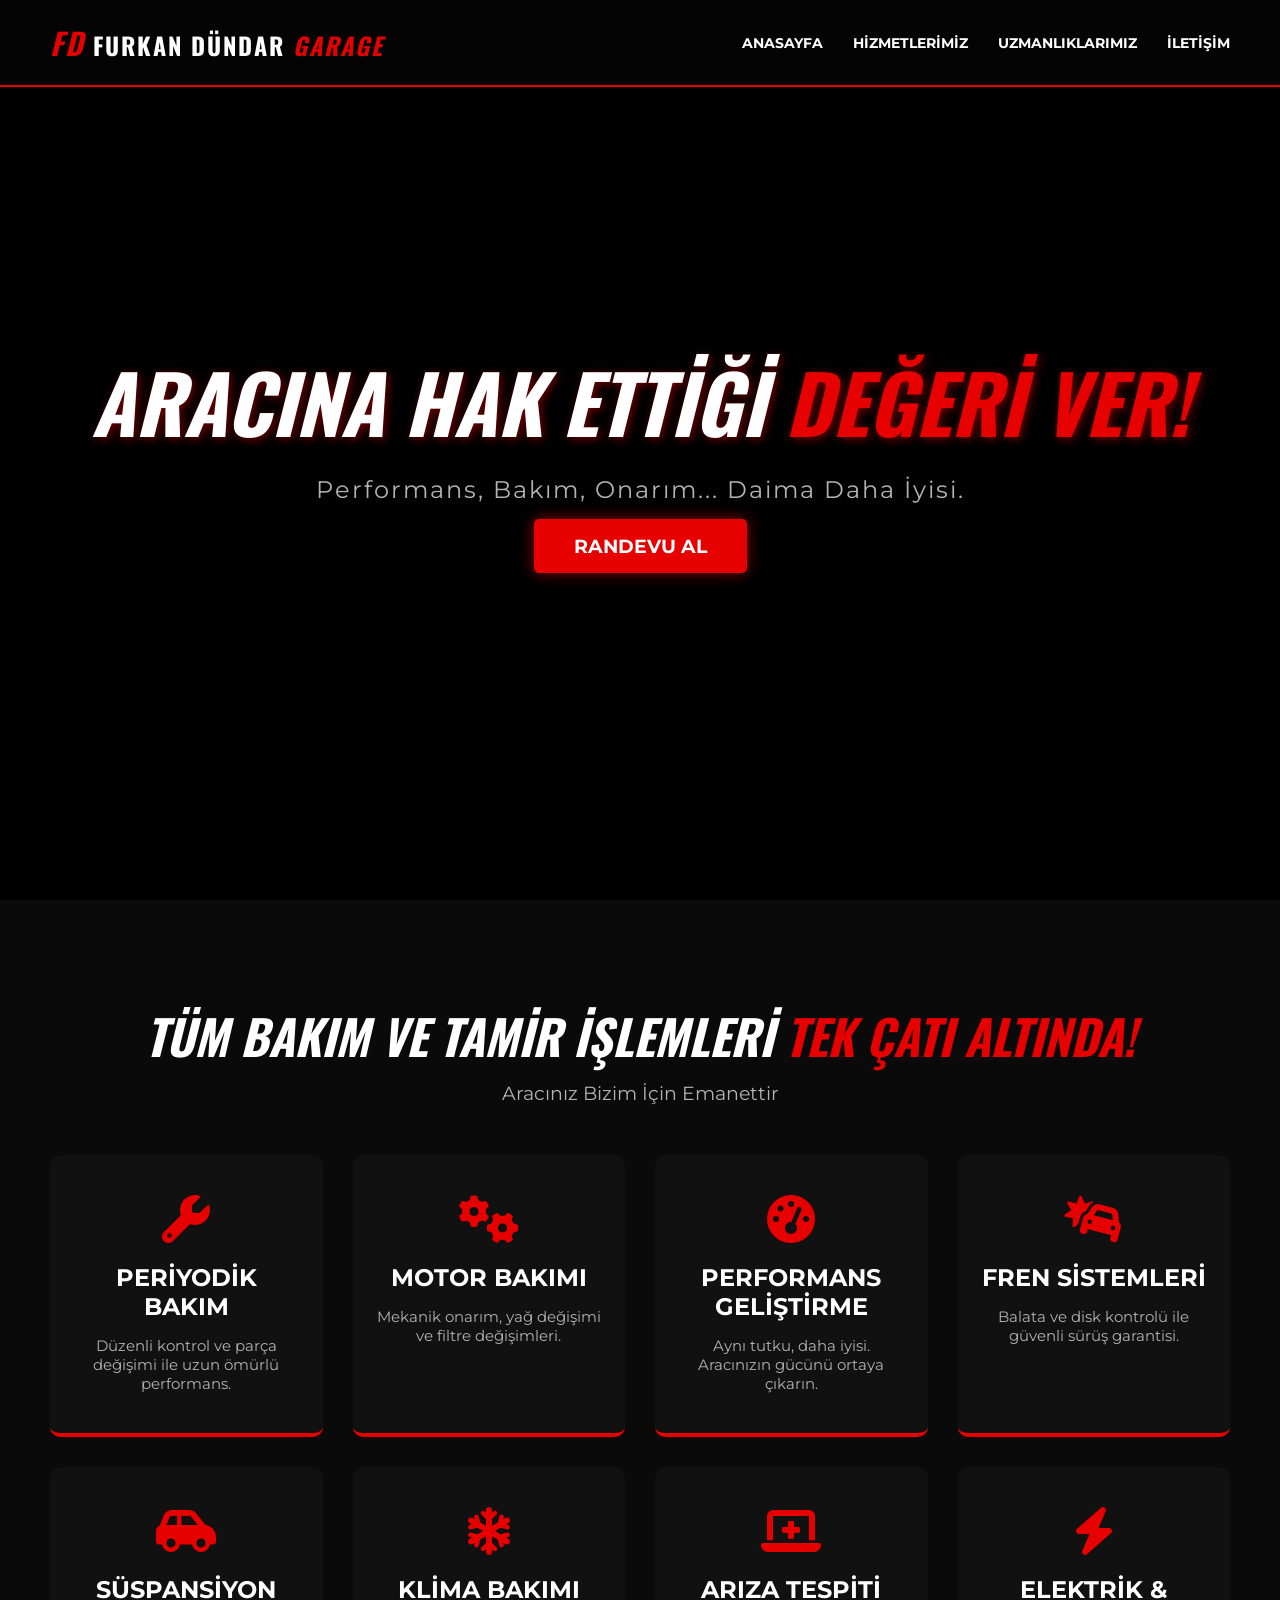
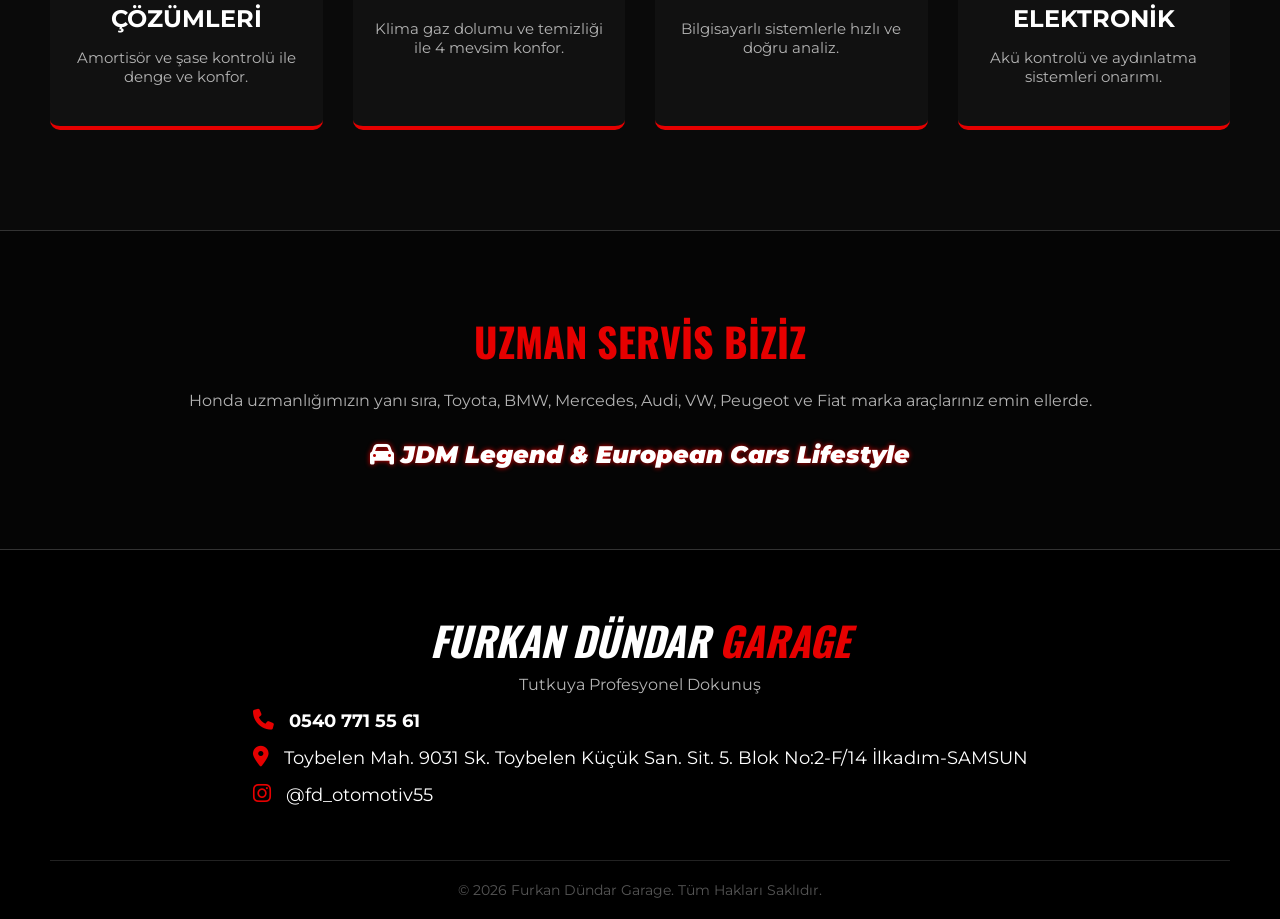
==== index.html @ ffd4e712 "Add files via upload" ====
<!DOCTYPE html>
<html lang="tr">
<head>
    <meta charset="UTF-8">
    <meta name="viewport" content="width=device-width, initial-scale=1.0">
    <title>Furkan Dündar Garage | Oto Bakım Servisi</title>
    <link rel="stylesheet" href="style.css">
    <!-- FontAwesome for Icons -->
    <link href="https://cdnjs.cloudflare.com/ajax/libs/font-awesome/6.4.0/css/all.min.css" rel="stylesheet">
    <!-- Google Fonts for Aggressive/Sporty Typography -->
    <link href="https://fonts.googleapis.com/css2?family=Montserrat:wght@400;700;900&family=Oswald:wght@500;700&display=swap" rel="stylesheet">
</head>
<body>

    <!-- Header / Navbar -->
    <header id="navbar">
        <div class="logo">
            <span class="fd">FD</span> FURKAN DÜNDAR <span class="garage">GARAGE</span>
        </div>
        <nav>
            <ul>
                <li><a href="#hero">Anasayfa</a></li>
                <li><a href="#services">Hizmetlerimiz</a></li>
                <li><a href="#brands">Uzmanlıklarımız</a></li>
                <li><a href="#contact">İletişim</a></li>
            </ul>
        </nav>
    </header>

    <!-- Hero Section -->
    <section id="hero">
        <div class="hero-overlay"></div>
        <div class="hero-content hidden-animate">
            <h1>ARACINA HAK ETTİĞİ <span class="text-red">DEĞERİ VER!</span></h1>
            <p>Performans, Bakım, Onarım... Daima Daha İyisi.</p>
            <a href="#contact" class="btn-primary">Randevu Al</a>
        </div>
    </section>

    <!-- Services Section -->
    <section id="services">
        <div class="section-header hidden-animate">
            <h2>TÜM BAKIM VE TAMİR İŞLEMLERİ <span class="text-red">TEK ÇATI ALTINDA!</span></h2>
            <p>Aracınız Bizim İçin Emanettir</p>
        </div>
        
        <div class="services-grid">
            <div class="service-card hidden-animate">
                <i class="fa-solid fa-wrench"></i>
                <h3>Periyodik Bakım</h3>
                <p>Düzenli kontrol ve parça değişimi ile uzun ömürlü performans.</p>
            </div>
            <div class="service-card hidden-animate">
                <i class="fa-solid fa-cogs"></i>
                <h3>Motor Bakımı</h3>
                <p>Mekanik onarım, yağ değişimi ve filtre değişimleri.</p>
            </div>
            <div class="service-card hidden-animate">
                <i class="fa-solid fa-tachometer-alt"></i>
                <h3>Performans Geliştirme</h3>
                <p>Aynı tutku, daha iyisi. Aracınızın gücünü ortaya çıkarın.</p>
            </div>
            <div class="service-card hidden-animate">
                <i class="fa-solid fa-car-burst"></i>
                <h3>Fren Sistemleri</h3>
                <p>Balata ve disk kontrolü ile güvenli sürüş garantisi.</p>
            </div>
            <div class="service-card hidden-animate">
                <i class="fa-solid fa-car-side"></i>
                <h3>Süspansiyon Çözümleri</h3>
                <p>Amortisör ve şase kontrolü ile denge ve konfor.</p>
            </div>
            <div class="service-card hidden-animate">
                <i class="fa-solid fa-snowflake"></i>
                <h3>Klima Bakımı</h3>
                <p>Klima gaz dolumu ve temizliği ile 4 mevsim konfor.</p>
            </div>
            <div class="service-card hidden-animate">
                <i class="fa-solid fa-laptop-medical"></i>
                <h3>Arıza Tespiti</h3>
                <p>Bilgisayarlı sistemlerle hızlı ve doğru analiz.</p>
            </div>
            <div class="service-card hidden-animate">
                <i class="fa-solid fa-bolt"></i>
                <h3>Elektrik & Elektronik</h3>
                <p>Akü kontrolü ve aydınlatma sistemleri onarımı.</p>
            </div>
        </div>
    </section>

    <!-- Expertise Section -->
    <section id="brands" class="hidden-animate">
        <h2>UZMAN SERVİS BİZİZ</h2>
        <p>Honda uzmanlığımızın yanı sıra, Toyota, BMW, Mercedes, Audi, VW, Peugeot ve Fiat marka araçlarınız emin ellerde.</p>
        <div class="brand-icons">
            <i class="fa-solid fa-car"></i> <!-- Placeholder for Brand Logos -->
            <span>JDM Legend & European Cars Lifestyle</span>
        </div>
    </section>

    <!-- Footer & Contact -->
    <footer id="contact">
        <div class="footer-content hidden-animate">
            <div class="footer-logo">
                <h2>FURKAN DÜNDAR <span class="text-red">GARAGE</span></h2>
                <p>Tutkuya Profesyonel Dokunuş</p>
            </div>
            <div class="contact-info">
                <p><i class="fa-solid fa-phone text-red"></i> <strong>0540 771 55 61</strong></p>
                <p><i class="fa-solid fa-location-dot text-red"></i> Toybelen Mah. 9031 Sk. Toybelen Küçük San. Sit. 5. Blok No:2-F/14 İlkadım-SAMSUN</p>
                <p><i class="fa-brands fa-instagram text-red"></i> @fd_otomotiv55</p>
            </div>
        </div>
        <div class="footer-bottom">
            <p>&copy; 2026 Furkan Dündar Garage. Tüm Hakları Saklıdır.</p>
        </div>
    </footer>

    <script src="script.js"></script>
</body>
</html>
---- style.css ----
/* Genel Ayarlar */
* {
    margin: 0;
    padding: 0;
    box-sizing: border-box;
}

:root {
    --red: #e60000;
    --dark: #0a0a0a;
    --darker: #050505;
    --light: #ffffff;
    --gray: #b3b3b3;
}

body {
    font-family: 'Montserrat', sans-serif;
    background-color: var(--darker);
    color: var(--light);
    overflow-x: hidden;
}

.text-red {
    color: var(--red);
}

/* Scrollbar Tasarımı */
::-webkit-scrollbar { width: 10px; }
::-webkit-scrollbar-track { background: var(--darker); }
::-webkit-scrollbar-thumb { background: var(--red); }

/* Header / Navbar */
header {
    position: fixed;
    top: 0;
    width: 100%;
    background: rgba(5, 5, 5, 0.9);
    padding: 20px 50px;
    display: flex;
    justify-content: space-between;
    align-items: center;
    z-index: 1000;
    border-bottom: 2px solid var(--red);
    backdrop-filter: blur(5px);
}

.logo {
    font-family: 'Oswald', sans-serif;
    font-size: 24px;
    font-weight: 700;
    letter-spacing: 2px;
}

.logo .fd {
    color: var(--red);
    font-size: 30px;
    font-style: italic;
}

.logo .garage {
    color: var(--red);
    font-style: italic;
}

nav ul {
    list-style: none;
    display: flex;
    gap: 30px;
}

nav ul li a {
    color: var(--light);
    text-decoration: none;
    font-weight: 700;
    text-transform: uppercase;
    font-size: 14px;
    transition: 0.3s;
}

nav ul li a:hover {
    color: var(--red);
    text-shadow: 0 0 10px var(--red);
}

/* Hero Section */
#hero {
    height: 100vh;
    display: flex;
    align-items: center;
    justify-content: center;
    text-align: center;
    position: relative;
    /* İstersen buraya dükkanın veya S2000'in fotoğrafının linkini koyabilirsin */
    background: linear-gradient(rgba(0,0,0,0.7), rgba(0,0,0,0.9)), url('https://images.unsplash.com/photo-1603584173870-7f23fdae1b7a?ixlib=rb-1.2.1&auto=format&fit=crop&w=1920&q=80') center/cover;
}

.hero-content h1 {
    font-family: 'Oswald', sans-serif;
    font-size: 5rem;
    font-style: italic;
    text-transform: uppercase;
    margin-bottom: 15px;
    text-shadow: 2px 2px 10px rgba(230, 0, 0, 0.5);
}

.hero-content p {
    font-size: 1.5rem;
    color: var(--gray);
    margin-bottom: 30px;
    letter-spacing: 2px;
}

.btn-primary {
    background-color: var(--red);
    color: var(--light);
    padding: 15px 40px;
    text-decoration: none;
    font-size: 1.2rem;
    font-weight: bold;
    text-transform: uppercase;
    border-radius: 5px;
    transition: 0.3s;
    box-shadow: 0 0 15px rgba(230, 0, 0, 0.6);
}

.btn-primary:hover {
    background-color: #ff1a1a;
    box-shadow: 0 0 30px rgba(230, 0, 0, 1);
    transform: scale(1.05);
}

/* Services Section */
#services {
    padding: 100px 50px;
    background-color: var(--dark);
    text-align: center;
}

.section-header h2 {
    font-family: 'Oswald', sans-serif;
    font-size: 3rem;
    font-style: italic;
    margin-bottom: 10px;
}

.section-header p {
    color: var(--gray);
    font-size: 1.2rem;
    margin-bottom: 50px;
}

.services-grid {
    display: grid;
    grid-template-columns: repeat(auto-fit, minmax(250px, 1fr));
    gap: 30px;
}

.service-card {
    background: #111;
    padding: 40px 20px;
    border-radius: 10px;
    border-bottom: 4px solid var(--red);
    transition: 0.4s;
    cursor: pointer;
}

.service-card i {
    font-size: 3rem;
    color: var(--red);
    margin-bottom: 20px;
}

.service-card h3 {
    font-size: 1.5rem;
    margin-bottom: 15px;
    text-transform: uppercase;
}

.service-card p {
    color: var(--gray);
    font-size: 0.95rem;
}

.service-card:hover {
    transform: translateY(-10px);
    box-shadow: 0 10px 30px rgba(230, 0, 0, 0.2);
    background: #1a1a1a;
}

/* Brands Section */
#brands {
    padding: 80px 50px;
    text-align: center;
    background: var(--darker);
    border-top: 1px solid #333;
    border-bottom: 1px solid #333;
}

#brands h2 {
    font-family: 'Oswald', sans-serif;
    font-size: 2.5rem;
    color: var(--red);
    margin-bottom: 20px;
}

#brands p {
    color: var(--gray);
    margin-bottom: 30px;
}

.brand-icons {
    font-size: 1.5rem;
    color: var(--light);
    font-weight: 900;
    font-style: italic;
    text-shadow: 0 0 5px var(--red);
}

/* Footer */
footer {
    background: #000;
    padding: 60px 50px 20px;
    text-align: center;
}

.footer-content {
    display: flex;
    flex-wrap: wrap;
    justify-content: space-around;
    align-items: center;
    margin-bottom: 40px;
}

.footer-logo h2 {
    font-family: 'Oswald', sans-serif;
    font-size: 2.5rem;
    font-style: italic;
}

.footer-logo p {
    color: var(--gray);
    margin-top: 5px;
}

.contact-info {
    text-align: left;
}

.contact-info p {
    margin: 15px 0;
    font-size: 1.1rem;
}

.contact-info i {
    margin-right: 10px;
    font-size: 1.3rem;
}

.footer-bottom {
    color: #555;
    border-top: 1px solid #222;
    padding-top: 20px;
    font-size: 0.9rem;
}

/* Animations */
.hidden-animate {
    opacity: 0;
    transform: translateY(50px);
    transition: all 0.8s ease-out;
}

.show-animate {
    opacity: 1;
    transform: translateY(0);
}
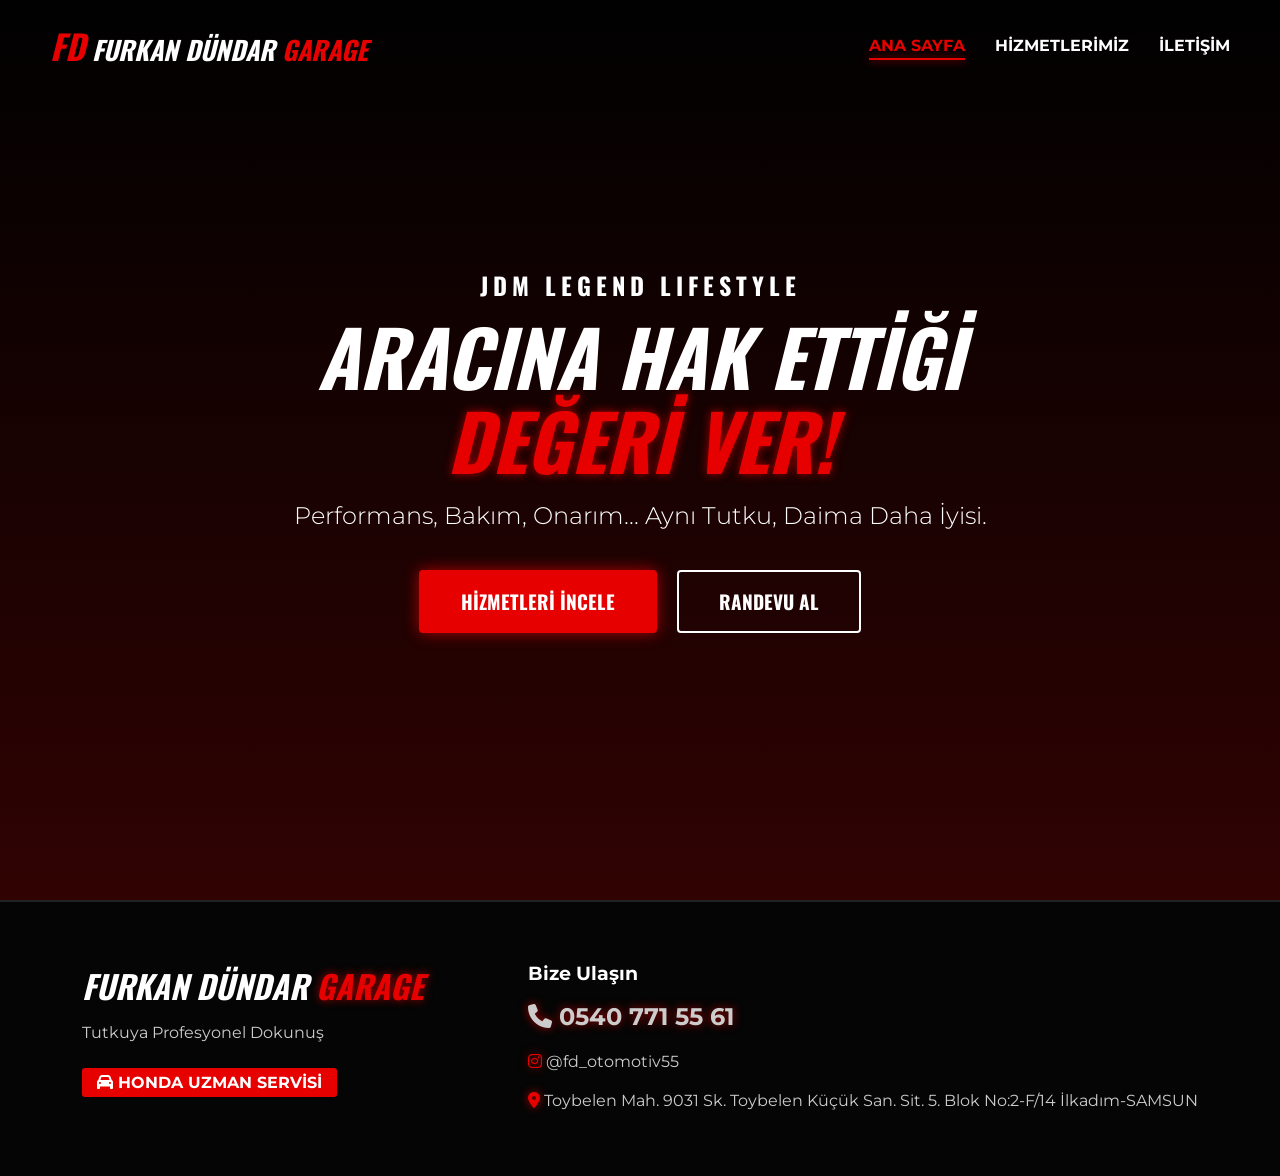
==== commit c7cdbe04: "Add files via upload" ====
--- a/index.html
+++ b/index.html
@@ -3,116 +3,66 @@
 <head>
     <meta charset="UTF-8">
     <meta name="viewport" content="width=device-width, initial-scale=1.0">
-    <title>Furkan Dündar Garage | Oto Bakım Servisi</title>
+    <title>Furkan Dündar Garage | Ana Sayfa</title>
     <link rel="stylesheet" href="style.css">
-    <!-- FontAwesome for Icons -->
     <link href="https://cdnjs.cloudflare.com/ajax/libs/font-awesome/6.4.0/css/all.min.css" rel="stylesheet">
-    <!-- Google Fonts for Aggressive/Sporty Typography -->
-    <link href="https://fonts.googleapis.com/css2?family=Montserrat:wght@400;700;900&family=Oswald:wght@500;700&display=swap" rel="stylesheet">
+    <link href="https://fonts.googleapis.com/css2?family=Montserrat:wght@400;700;900&family=Oswald:ital,wght@0,500;0,700;1,700&display=swap" rel="stylesheet">
 </head>
 <body>
 
-    <!-- Header / Navbar -->
+    <!-- Yükleme Ekranı Animasyonu -->
+    <div id="loader">
+        <h1 class="glitch" data-text="FD GARAGE">FD GARAGE</h1>
+    </div>
+
     <header id="navbar">
         <div class="logo">
             <span class="fd">FD</span> FURKAN DÜNDAR <span class="garage">GARAGE</span>
         </div>
         <nav>
             <ul>
-                <li><a href="#hero">Anasayfa</a></li>
-                <li><a href="#services">Hizmetlerimiz</a></li>
-                <li><a href="#brands">Uzmanlıklarımız</a></li>
-                <li><a href="#contact">İletişim</a></li>
+                <li><a href="index.html" class="active">Ana Sayfa</a></li>
+                <li><a href="hizmetler.html">Hizmetlerimiz</a></li>
+                <li><a href="#iletisim">İletişim</a></li>
             </ul>
         </nav>
     </header>
 
-    <!-- Hero Section -->
-    <section id="hero">
-        <div class="hero-overlay"></div>
-        <div class="hero-content hidden-animate">
-            <h1>ARACINA HAK ETTİĞİ <span class="text-red">DEĞERİ VER!</span></h1>
-            <p>Performans, Bakım, Onarım... Daima Daha İyisi.</p>
-            <a href="#contact" class="btn-primary">Randevu Al</a>
-        </div>
-    </section>
-
-    <!-- Services Section -->
-    <section id="services">
-        <div class="section-header hidden-animate">
-            <h2>TÜM BAKIM VE TAMİR İŞLEMLERİ <span class="text-red">TEK ÇATI ALTINDA!</span></h2>
-            <p>Aracınız Bizim İçin Emanettir</p>
-        </div>
+    <!-- Tam Ekran Video Hero Alanı -->
+    <section id="hero-video">
+        <video autoplay muted loop playsinline id="bg-video">
+            <!-- Temsili bir araba/motor videosu linki (Buraya kendi dükkan videonu koyabilirsin) -->
+            <source src="https://cdn.pixabay.com/video/2021/08/04/83870-584711677_large.mp4" type="video/mp4">
+        </video>
+        <div class="video-overlay"></div>
         
-        <div class="services-grid">
-            <div class="service-card hidden-animate">
-                <i class="fa-solid fa-wrench"></i>
-                <h3>Periyodik Bakım</h3>
-                <p>Düzenli kontrol ve parça değişimi ile uzun ömürlü performans.</p>
-            </div>
-            <div class="service-card hidden-animate">
-                <i class="fa-solid fa-cogs"></i>
-                <h3>Motor Bakımı</h3>
-                <p>Mekanik onarım, yağ değişimi ve filtre değişimleri.</p>
-            </div>
-            <div class="service-card hidden-animate">
-                <i class="fa-solid fa-tachometer-alt"></i>
-                <h3>Performans Geliştirme</h3>
-                <p>Aynı tutku, daha iyisi. Aracınızın gücünü ortaya çıkarın.</p>
-            </div>
-            <div class="service-card hidden-animate">
-                <i class="fa-solid fa-car-burst"></i>
-                <h3>Fren Sistemleri</h3>
-                <p>Balata ve disk kontrolü ile güvenli sürüş garantisi.</p>
-            </div>
-            <div class="service-card hidden-animate">
-                <i class="fa-solid fa-car-side"></i>
-                <h3>Süspansiyon Çözümleri</h3>
-                <p>Amortisör ve şase kontrolü ile denge ve konfor.</p>
-            </div>
-            <div class="service-card hidden-animate">
-                <i class="fa-solid fa-snowflake"></i>
-                <h3>Klima Bakımı</h3>
-                <p>Klima gaz dolumu ve temizliği ile 4 mevsim konfor.</p>
-            </div>
-            <div class="service-card hidden-animate">
-                <i class="fa-solid fa-laptop-medical"></i>
-                <h3>Arıza Tespiti</h3>
-                <p>Bilgisayarlı sistemlerle hızlı ve doğru analiz.</p>
-            </div>
-            <div class="service-card hidden-animate">
-                <i class="fa-solid fa-bolt"></i>
-                <h3>Elektrik & Elektronik</h3>
-                <p>Akü kontrolü ve aydınlatma sistemleri onarımı.</p>
+        <div class="hero-content fade-in-up">
+            <h2 class="sub-title">JDM LEGEND LIFESTYLE</h2>
+            <h1 class="main-title">ARACINA HAK ETTİĞİ <br><span class="text-red">DEĞERİ VER!</span></h1>
+            <p class="hero-desc">Performans, Bakım, Onarım... Aynı Tutku, Daima Daha İyisi.</p>
+            <div class="action-buttons">
+                <a href="hizmetler.html" class="btn-primary">Hizmetleri İncele</a>
+                <a href="#iletisim" class="btn-outline">Randevu Al</a>
             </div>
         </div>
     </section>
 
-    <!-- Expertise Section -->
-    <section id="brands" class="hidden-animate">
-        <h2>UZMAN SERVİS BİZİZ</h2>
-        <p>Honda uzmanlığımızın yanı sıra, Toyota, BMW, Mercedes, Audi, VW, Peugeot ve Fiat marka araçlarınız emin ellerde.</p>
-        <div class="brand-icons">
-            <i class="fa-solid fa-car"></i> <!-- Placeholder for Brand Logos -->
-            <span>JDM Legend & European Cars Lifestyle</span>
-        </div>
-    </section>
-
-    <!-- Footer & Contact -->
-    <footer id="contact">
-        <div class="footer-content hidden-animate">
-            <div class="footer-logo">
+    <!-- İletişim Footer (Sayfa Altı) -->
+    <footer id="iletisim" class="scroll-anim">
+        <div class="footer-content">
+            <div class="footer-box">
                 <h2>FURKAN DÜNDAR <span class="text-red">GARAGE</span></h2>
                 <p>Tutkuya Profesyonel Dokunuş</p>
+                <div class="brands-mini">
+                    <i class="fa-solid fa-car"></i> HONDA UZMAN SERVİSİ
+                </div>
             </div>
-            <div class="contact-info">
-                <p><i class="fa-solid fa-phone text-red"></i> <strong>0540 771 55 61</strong></p>
+            <div class="footer-box">
+                <h3>Bize Ulaşın</h3>
+                <p class="neon-text"><i class="fa-solid fa-phone"></i> 0540 771 55 61</p>
+                <p><i class="fa-brands fa-instagram text-red"></i> @fd_otomotiv55</p>
                 <p><i class="fa-solid fa-location-dot text-red"></i> Toybelen Mah. 9031 Sk. Toybelen Küçük San. Sit. 5. Blok No:2-F/14 İlkadım-SAMSUN</p>
-                <p><i class="fa-brands fa-instagram text-red"></i> @fd_otomotiv55</p>
             </div>
-        </div>
-        <div class="footer-bottom">
-            <p>&copy; 2026 Furkan Dündar Garage. Tüm Hakları Saklıdır.</p>
         </div>
     </footer>
 
--- a/style.css
+++ b/style.css
@@ -1,16 +1,12 @@
-/* Genel Ayarlar */
-* {
-    margin: 0;
-    padding: 0;
-    box-sizing: border-box;
-}
-
+/* Temel Ayarlar ve Değişkenler */
+* { margin: 0; padding: 0; box-sizing: border-box; }
 :root {
     --red: #e60000;
+    --red-glow: rgba(230, 0, 0, 0.7);
     --dark: #0a0a0a;
-    --darker: #050505;
+    --darker: #030303;
     --light: #ffffff;
-    --gray: #b3b3b3;
+    --gray: #cccccc;
 }
 
 body {
@@ -19,258 +15,155 @@
     color: var(--light);
     overflow-x: hidden;
 }
+.page-bg { background-image: radial-gradient(circle at center, #111 0%, #000 100%); }
+.text-red { color: var(--red); text-shadow: 0 0 10px var(--red-glow); }
 
-.text-red {
-    color: var(--red);
+/* Loader Ekranı */
+#loader {
+    position: fixed;
+    top:0; left:0; width: 100%; height: 100%;
+    background: #000;
+    display: flex; justify-content: center; align-items: center;
+    z-index: 9999;
+    transition: opacity 0.5s ease;
+}
+.glitch {
+    font-family: 'Oswald', sans-serif;
+    font-size: 4rem;
+    font-style: italic;
+    color: white;
+    position: relative;
+    animation: glitch 1.5s infinite;
+}
+@keyframes glitch {
+    0% { text-shadow: 2px 0 var(--red), -2px 0 #fff; }
+    50% { text-shadow: -2px 0 var(--red), 2px 0 #fff; }
+    100% { text-shadow: 2px 0 var(--red), -2px 0 #fff; }
 }
 
-/* Scrollbar Tasarımı */
-::-webkit-scrollbar { width: 10px; }
-::-webkit-scrollbar-track { background: var(--darker); }
-::-webkit-scrollbar-thumb { background: var(--red); }
-
-/* Header / Navbar */
+/* Navbar */
 header {
-    position: fixed;
-    top: 0;
-    width: 100%;
-    background: rgba(5, 5, 5, 0.9);
+    position: fixed; top: 0; width: 100%;
     padding: 20px 50px;
-    display: flex;
-    justify-content: space-between;
-    align-items: center;
+    display: flex; justify-content: space-between; align-items: center;
     z-index: 1000;
+    transition: 0.4s;
+    background: transparent;
+}
+header.solid-nav, header.scrolled {
+    background: rgba(0,0,0,0.95);
     border-bottom: 2px solid var(--red);
-    backdrop-filter: blur(5px);
+    box-shadow: 0 5px 20px var(--red-glow);
 }
-
 .logo {
     font-family: 'Oswald', sans-serif;
-    font-size: 24px;
-    font-weight: 700;
-    letter-spacing: 2px;
+    font-size: 26px; font-weight: 700; font-style: italic;
 }
+.logo .fd { font-size: 34px; color: var(--red); }
+.logo .garage { color: var(--red); }
 
-.logo .fd {
-    color: var(--red);
-    font-size: 30px;
-    font-style: italic;
+nav ul { list-style: none; display: flex; gap: 30px; }
+nav ul li a {
+    color: var(--light); text-decoration: none;
+    font-weight: 700; text-transform: uppercase;
+    position: relative; transition: 0.3s;
 }
-
-.logo .garage {
-    color: var(--red);
-    font-style: italic;
-}
-
-nav ul {
-    list-style: none;
-    display: flex;
-    gap: 30px;
-}
-
-nav ul li a {
-    color: var(--light);
-    text-decoration: none;
-    font-weight: 700;
-    text-transform: uppercase;
-    font-size: 14px;
+nav ul li a:hover, nav ul li a.active { color: var(--red); }
+nav ul li a::after {
+    content: ''; position: absolute; left: 0; bottom: -5px;
+    width: 0%; height: 2px; background: var(--red);
     transition: 0.3s;
 }
+nav ul li a:hover::after, nav ul li a.active::after { width: 100%; box-shadow: 0 0 10px var(--red); }
 
-nav ul li a:hover {
-    color: var(--red);
-    text-shadow: 0 0 10px var(--red);
+/* Hero Video Alanı */
+#hero-video {
+    position: relative; height: 100vh; width: 100%;
+    display: flex; align-items: center; justify-content: center;
+    text-align: center; overflow: hidden;
 }
+#bg-video {
+    position: absolute; top: 50%; left: 50%;
+    min-width: 100%; min-height: 100%;
+    transform: translate(-50%, -50%);
+    z-index: 0; object-fit: cover;
+}
+.video-overlay {
+    position: absolute; top: 0; left: 0;
+    width: 100%; height: 100%;
+    background: linear-gradient(to bottom, rgba(0,0,0,0.8) 0%, rgba(230,0,0,0.2) 100%);
+    z-index: 1;
+}
+.hero-content {
+    position: relative; z-index: 2;
+}
+.sub-title { font-family: 'Oswald', sans-serif; font-size: 1.5rem; letter-spacing: 5px; color: #fff; margin-bottom: 10px; }
+.main-title { font-family: 'Oswald', sans-serif; font-size: 6vw; font-style: italic; line-height: 1.1; margin-bottom: 20px; }
+.hero-desc { font-size: 1.5rem; font-weight: 300; margin-bottom: 40px; }
 
-/* Hero Section */
-#hero {
-    height: 100vh;
-    display: flex;
-    align-items: center;
-    justify-content: center;
-    text-align: center;
-    position: relative;
-    /* İstersen buraya dükkanın veya S2000'in fotoğrafının linkini koyabilirsin */
-    background: linear-gradient(rgba(0,0,0,0.7), rgba(0,0,0,0.9)), url('https://images.unsplash.com/photo-1603584173870-7f23fdae1b7a?ixlib=rb-1.2.1&auto=format&fit=crop&w=1920&q=80') center/cover;
+/* Butonlar */
+.action-buttons { display: flex; gap: 20px; justify-content: center; }
+.btn-primary, .btn-outline {
+    padding: 15px 40px; font-size: 1.2rem; font-weight: bold;
+    text-transform: uppercase; text-decoration: none; border-radius: 4px;
+    transition: 0.3s; font-family: 'Oswald', sans-serif;
 }
+.btn-primary {
+    background: var(--red); color: white;
+    box-shadow: 0 0 15px var(--red-glow); border: 2px solid var(--red);
+}
+.btn-primary:hover { background: transparent; transform: scale(1.05); }
+.btn-outline {
+    background: transparent; color: white; border: 2px solid white;
+}
+.btn-outline:hover { background: white; color: black; transform: scale(1.05); }
 
-.hero-content h1 {
-    font-family: 'Oswald', sans-serif;
-    font-size: 5rem;
-    font-style: italic;
-    text-transform: uppercase;
-    margin-bottom: 15px;
-    text-shadow: 2px 2px 10px rgba(230, 0, 0, 0.5);
+/* Hizmetler Sayfası Grid Yapısı */
+#services-page { padding: 150px 50px 100px; text-align: center; }
+.services-header h1 { font-family: 'Oswald', sans-serif; font-size: 3rem; font-style: italic; }
+.services-header h2 { font-size: 2rem; margin-bottom: 15px; }
+.services-header p { color: var(--gray); margin-bottom: 50px; font-size: 1.2rem; }
+
+.detailed-grid {
+    display: grid; grid-template-columns: repeat(auto-fit, minmax(300px, 1fr));
+    gap: 40px; max-width: 1200px; margin: 0 auto;
 }
+.detail-card {
+    background: rgba(20, 20, 20, 0.8);
+    border: 1px solid #333; border-top: 4px solid var(--red);
+    padding: 40px 30px; text-align: left; border-radius: 10px;
+    transition: transform 0.4s, box-shadow 0.4s;
+    backdrop-filter: blur(10px);
+}
+.detail-card:hover {
+    transform: translateY(-15px) scale(1.02);
+    box-shadow: 0 15px 30px var(--red-glow);
+    border-color: var(--red);
+}
+.card-icon {
+    font-size: 3rem; color: var(--red); margin-bottom: 20px;
+    text-shadow: 0 0 15px var(--red-glow);
+}
+.detail-card h3 {
+    font-family: 'Oswald', sans-serif; font-size: 1.8rem;
+    margin-bottom: 20px; letter-spacing: 1px;
+}
+.detail-card ul { list-style: none; }
+.detail-card ul li { margin-bottom: 12px; font-size: 1rem; display: flex; align-items: center; gap: 10px; }
 
-.hero-content p {
-    font-size: 1.5rem;
-    color: var(--gray);
-    margin-bottom: 30px;
-    letter-spacing: 2px;
-}
-
-.btn-primary {
-    background-color: var(--red);
-    color: var(--light);
-    padding: 15px 40px;
-    text-decoration: none;
-    font-size: 1.2rem;
-    font-weight: bold;
-    text-transform: uppercase;
-    border-radius: 5px;
-    transition: 0.3s;
-    box-shadow: 0 0 15px rgba(230, 0, 0, 0.6);
-}
-
-.btn-primary:hover {
-    background-color: #ff1a1a;
-    box-shadow: 0 0 30px rgba(230, 0, 0, 1);
-    transform: scale(1.05);
-}
-
-/* Services Section */
-#services {
-    padding: 100px 50px;
-    background-color: var(--dark);
-    text-align: center;
-}
-
-.section-header h2 {
-    font-family: 'Oswald', sans-serif;
-    font-size: 3rem;
-    font-style: italic;
-    margin-bottom: 10px;
-}
-
-.section-header p {
-    color: var(--gray);
-    font-size: 1.2rem;
-    margin-bottom: 50px;
-}
-
-.services-grid {
-    display: grid;
-    grid-template-columns: repeat(auto-fit, minmax(250px, 1fr));
-    gap: 30px;
-}
-
-.service-card {
-    background: #111;
-    padding: 40px 20px;
-    border-radius: 10px;
-    border-bottom: 4px solid var(--red);
-    transition: 0.4s;
-    cursor: pointer;
-}
-
-.service-card i {
-    font-size: 3rem;
-    color: var(--red);
-    margin-bottom: 20px;
-}
-
-.service-card h3 {
-    font-size: 1.5rem;
-    margin-bottom: 15px;
-    text-transform: uppercase;
-}
-
-.service-card p {
-    color: var(--gray);
-    font-size: 0.95rem;
-}
-
-.service-card:hover {
-    transform: translateY(-10px);
-    box-shadow: 0 10px 30px rgba(230, 0, 0, 0.2);
-    background: #1a1a1a;
-}
-
-/* Brands Section */
-#brands {
-    padding: 80px 50px;
-    text-align: center;
-    background: var(--darker);
-    border-top: 1px solid #333;
-    border-bottom: 1px solid #333;
-}
-
-#brands h2 {
-    font-family: 'Oswald', sans-serif;
-    font-size: 2.5rem;
-    color: var(--red);
-    margin-bottom: 20px;
-}
-
-#brands p {
-    color: var(--gray);
-    margin-bottom: 30px;
-}
-
-.brand-icons {
-    font-size: 1.5rem;
-    color: var(--light);
-    font-weight: 900;
-    font-style: italic;
-    text-shadow: 0 0 5px var(--red);
+/* Scroll Animasyon Sınıfları */
+.scroll-anim { opacity: 0; transform: translateY(40px); transition: all 0.8s cubic-bezier(0.2, 0.8, 0.2, 1); }
+.scroll-anim.visible { opacity: 1; transform: translateY(0); }
+.fade-in-up { animation: fadeInUp 1.2s ease-out forwards; }
+@keyframes fadeInUp {
+    from { opacity: 0; transform: translateY(50px); }
+    to { opacity: 1; transform: translateY(0); }
 }
 
 /* Footer */
-footer {
-    background: #000;
-    padding: 60px 50px 20px;
-    text-align: center;
-}
-
-.footer-content {
-    display: flex;
-    flex-wrap: wrap;
-    justify-content: space-around;
-    align-items: center;
-    margin-bottom: 40px;
-}
-
-.footer-logo h2 {
-    font-family: 'Oswald', sans-serif;
-    font-size: 2.5rem;
-    font-style: italic;
-}
-
-.footer-logo p {
-    color: var(--gray);
-    margin-top: 5px;
-}
-
-.contact-info {
-    text-align: left;
-}
-
-.contact-info p {
-    margin: 15px 0;
-    font-size: 1.1rem;
-}
-
-.contact-info i {
-    margin-right: 10px;
-    font-size: 1.3rem;
-}
-
-.footer-bottom {
-    color: #555;
-    border-top: 1px solid #222;
-    padding-top: 20px;
-    font-size: 0.9rem;
-}
-
-/* Animations */
-.hidden-animate {
-    opacity: 0;
-    transform: translateY(50px);
-    transition: all 0.8s ease-out;
-}
-
-.show-animate {
-    opacity: 1;
-    transform: translateY(0);
-}+footer { background: #050505; border-top: 2px solid #222; padding: 60px 50px; }
+.footer-content { display: flex; justify-content: space-around; flex-wrap: wrap; gap: 40px; }
+.footer-box h2 { font-family: 'Oswald', sans-serif; font-size: 2rem; font-style: italic; }
+.footer-box p { color: var(--gray); margin-top: 10px; line-height: 1.8; }
+.neon-text { font-size: 1.5rem; font-weight: bold; color: var(--light); text-shadow: 0 0 10px var(--red-glow); }
+.brands-mini { margin-top: 20px; font-weight: bold; color: #fff; background: var(--red); padding: 5px 15px; display: inline-block; border-radius: 3px; }
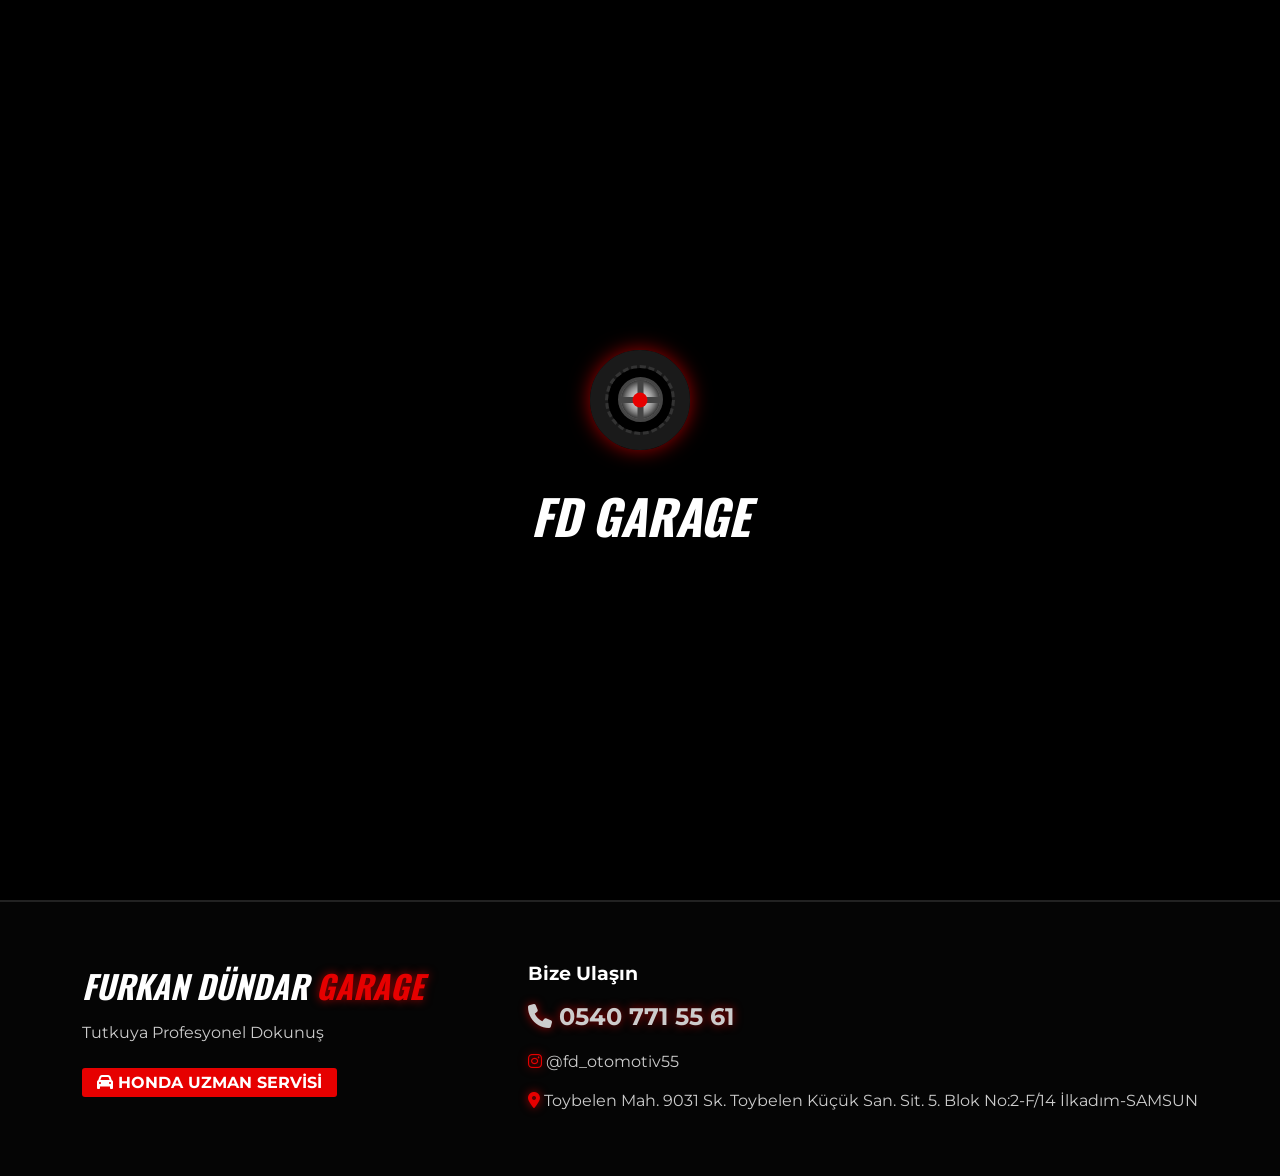
==== commit 5dfc0377: "Add files via upload" ====
--- a/index.html
+++ b/index.html
@@ -10,8 +10,15 @@
 </head>
 <body>
 
-    <!-- Yükleme Ekranı Animasyonu -->
+    <!-- Yükleme Ekranı Animasyonu (Dönen Lastik) -->
     <div id="loader">
+        <div class="tire-container">
+            <div class="tire">
+                <div class="rim">
+                    <div class="rim-center"></div>
+                </div>
+            </div>
+        </div>
         <h1 class="glitch" data-text="FD GARAGE">FD GARAGE</h1>
     </div>
 
@@ -23,7 +30,7 @@
             <ul>
                 <li><a href="index.html" class="active">Ana Sayfa</a></li>
                 <li><a href="hizmetler.html">Hizmetlerimiz</a></li>
-                <li><a href="#iletisim">İletişim</a></li>
+                <li><a href="randevu.html">Randevu Al</a></li>
             </ul>
         </nav>
     </header>
@@ -31,8 +38,8 @@
     <!-- Tam Ekran Video Hero Alanı -->
     <section id="hero-video">
         <video autoplay muted loop playsinline id="bg-video">
-            <!-- Temsili bir araba/motor videosu linki (Buraya kendi dükkan videonu koyabilirsin) -->
-            <source src="https://cdn.pixabay.com/video/2021/08/04/83870-584711677_large.mp4" type="video/mp4">
+            <!-- Senin klasörüne eklediğin video -->
+            <source src="araba-video.mp4" type="video/mp4">
         </video>
         <div class="video-overlay"></div>
         
@@ -42,12 +49,12 @@
             <p class="hero-desc">Performans, Bakım, Onarım... Aynı Tutku, Daima Daha İyisi.</p>
             <div class="action-buttons">
                 <a href="hizmetler.html" class="btn-primary">Hizmetleri İncele</a>
-                <a href="#iletisim" class="btn-outline">Randevu Al</a>
+                <a href="randevu.html" class="btn-outline">Randevu Al</a>
             </div>
         </div>
     </section>
 
-    <!-- İletişim Footer (Sayfa Altı) -->
+    <!-- Footer -->
     <footer id="iletisim" class="scroll-anim">
         <div class="footer-content">
             <div class="footer-box">
--- a/style.css
+++ b/style.css
@@ -1,4 +1,4 @@
-/* Temel Ayarlar ve Değişkenler */
+/* Temel Ayarlar */
 * { margin: 0; padding: 0; box-sizing: border-box; }
 :root {
     --red: #e60000;
@@ -18,22 +18,50 @@
 .page-bg { background-image: radial-gradient(circle at center, #111 0%, #000 100%); }
 .text-red { color: var(--red); text-shadow: 0 0 10px var(--red-glow); }
 
-/* Loader Ekranı */
+/* Loader Ekranı ve Dönen Lastik */
 #loader {
     position: fixed;
-    top:0; left:0; width: 100%; height: 100%;
+    top: 0; left: 0; width: 100%; height: 100%;
     background: #000;
+    display: flex; flex-direction: column; justify-content: center; align-items: center;
+    z-index: 9999;
+    transition: opacity 0.8s ease;
+}
+.tire-container { margin-bottom: 30px; }
+.tire {
+    width: 100px; height: 100px;
+    border: 18px solid #1a1a1a; 
+    border-radius: 50%;
     display: flex; justify-content: center; align-items: center;
-    z-index: 9999;
-    transition: opacity 0.5s ease;
+    position: relative;
+    animation: spin 1s linear infinite;
+    box-shadow: 0 0 20px var(--red-glow), inset 0 0 10px #000;
 }
+.tire::before {
+    content: ''; position: absolute;
+    width: 100%; height: 100%; border-radius: 50%; border: 3px dashed #333;
+}
+.rim {
+    width: 45px; height: 45px;
+    background: radial-gradient(circle, #ccc 20%, #666 80%);
+    border-radius: 50%; position: relative; border: 3px solid #444;
+    box-shadow: inset 0 0 10px #000;
+}
+.rim::before, .rim::after {
+    content: ''; position: absolute; background: #444;
+    width: 100%; height: 6px; top: 50%; left: 0; transform: translateY(-50%);
+}
+.rim::after { transform: translateY(-50%) rotate(90deg); }
+.rim-center {
+    position: absolute; top: 50%; left: 50%; transform: translate(-50%, -50%);
+    width: 15px; height: 15px; background: var(--red); border-radius: 50%; z-index: 2;
+}
+
+@keyframes spin { 0% { transform: rotate(0deg); } 100% { transform: rotate(360deg); } }
+
 .glitch {
-    font-family: 'Oswald', sans-serif;
-    font-size: 4rem;
-    font-style: italic;
-    color: white;
-    position: relative;
-    animation: glitch 1.5s infinite;
+    font-family: 'Oswald', sans-serif; font-size: 3rem; font-style: italic; color: white;
+    position: relative; animation: glitch 1.5s infinite;
 }
 @keyframes glitch {
     0% { text-shadow: 2px 0 var(--red), -2px 0 #fff; }
@@ -43,36 +71,26 @@
 
 /* Navbar */
 header {
-    position: fixed; top: 0; width: 100%;
-    padding: 20px 50px;
+    position: fixed; top: 0; width: 100%; padding: 20px 50px;
     display: flex; justify-content: space-between; align-items: center;
-    z-index: 1000;
-    transition: 0.4s;
-    background: transparent;
+    z-index: 1000; transition: 0.4s; background: transparent;
 }
 header.solid-nav, header.scrolled {
-    background: rgba(0,0,0,0.95);
-    border-bottom: 2px solid var(--red);
+    background: rgba(0,0,0,0.95); border-bottom: 2px solid var(--red);
     box-shadow: 0 5px 20px var(--red-glow);
 }
-.logo {
-    font-family: 'Oswald', sans-serif;
-    font-size: 26px; font-weight: 700; font-style: italic;
-}
+.logo { font-family: 'Oswald', sans-serif; font-size: 26px; font-weight: 700; font-style: italic; }
 .logo .fd { font-size: 34px; color: var(--red); }
 .logo .garage { color: var(--red); }
-
 nav ul { list-style: none; display: flex; gap: 30px; }
 nav ul li a {
-    color: var(--light); text-decoration: none;
-    font-weight: 700; text-transform: uppercase;
-    position: relative; transition: 0.3s;
+    color: var(--light); text-decoration: none; font-weight: 700;
+    text-transform: uppercase; position: relative; transition: 0.3s;
 }
 nav ul li a:hover, nav ul li a.active { color: var(--red); }
 nav ul li a::after {
     content: ''; position: absolute; left: 0; bottom: -5px;
-    width: 0%; height: 2px; background: var(--red);
-    transition: 0.3s;
+    width: 0%; height: 2px; background: var(--red); transition: 0.3s;
 }
 nav ul li a:hover::after, nav ul li a.active::after { width: 100%; box-shadow: 0 0 10px var(--red); }
 
@@ -83,20 +101,14 @@
     text-align: center; overflow: hidden;
 }
 #bg-video {
-    position: absolute; top: 50%; left: 50%;
-    min-width: 100%; min-height: 100%;
-    transform: translate(-50%, -50%);
-    z-index: 0; object-fit: cover;
+    position: absolute; top: 50%; left: 50%; min-width: 100%; min-height: 100%;
+    transform: translate(-50%, -50%); z-index: 0; object-fit: cover;
 }
 .video-overlay {
-    position: absolute; top: 0; left: 0;
-    width: 100%; height: 100%;
-    background: linear-gradient(to bottom, rgba(0,0,0,0.8) 0%, rgba(230,0,0,0.2) 100%);
-    z-index: 1;
+    position: absolute; top: 0; left: 0; width: 100%; height: 100%;
+    background: linear-gradient(to bottom, rgba(0,0,0,0.8) 0%, rgba(230,0,0,0.2) 100%); z-index: 1;
 }
-.hero-content {
-    position: relative; z-index: 2;
-}
+.hero-content { position: relative; z-index: 2; }
 .sub-title { font-family: 'Oswald', sans-serif; font-size: 1.5rem; letter-spacing: 5px; color: #fff; margin-bottom: 10px; }
 .main-title { font-family: 'Oswald', sans-serif; font-size: 6vw; font-style: italic; line-height: 1.1; margin-bottom: 20px; }
 .hero-desc { font-size: 1.5rem; font-weight: 300; margin-bottom: 40px; }
@@ -104,61 +116,62 @@
 /* Butonlar */
 .action-buttons { display: flex; gap: 20px; justify-content: center; }
 .btn-primary, .btn-outline {
-    padding: 15px 40px; font-size: 1.2rem; font-weight: bold;
+    padding: 15px 40px; font-size: 1.2rem; font-weight: bold; cursor: pointer;
     text-transform: uppercase; text-decoration: none; border-radius: 4px;
-    transition: 0.3s; font-family: 'Oswald', sans-serif;
+    transition: 0.3s; font-family: 'Oswald', sans-serif; display: inline-block;
 }
 .btn-primary {
     background: var(--red); color: white;
     box-shadow: 0 0 15px var(--red-glow); border: 2px solid var(--red);
 }
 .btn-primary:hover { background: transparent; transform: scale(1.05); }
-.btn-outline {
-    background: transparent; color: white; border: 2px solid white;
-}
+.btn-outline { background: transparent; color: white; border: 2px solid white; }
 .btn-outline:hover { background: white; color: black; transform: scale(1.05); }
 
-/* Hizmetler Sayfası Grid Yapısı */
+/* Hizmetler Sayfası */
 #services-page { padding: 150px 50px 100px; text-align: center; }
 .services-header h1 { font-family: 'Oswald', sans-serif; font-size: 3rem; font-style: italic; }
 .services-header h2 { font-size: 2rem; margin-bottom: 15px; }
 .services-header p { color: var(--gray); margin-bottom: 50px; font-size: 1.2rem; }
-
-.detailed-grid {
-    display: grid; grid-template-columns: repeat(auto-fit, minmax(300px, 1fr));
-    gap: 40px; max-width: 1200px; margin: 0 auto;
-}
+.detailed-grid { display: grid; grid-template-columns: repeat(auto-fit, minmax(300px, 1fr)); gap: 40px; max-width: 1200px; margin: 0 auto; }
 .detail-card {
-    background: rgba(20, 20, 20, 0.8);
-    border: 1px solid #333; border-top: 4px solid var(--red);
-    padding: 40px 30px; text-align: left; border-radius: 10px;
-    transition: transform 0.4s, box-shadow 0.4s;
+    background: rgba(20, 20, 20, 0.8); border: 1px solid #333; border-top: 4px solid var(--red);
+    padding: 40px 30px; text-align: left; border-radius: 10px; transition: transform 0.4s, box-shadow 0.4s;
     backdrop-filter: blur(10px);
 }
-.detail-card:hover {
-    transform: translateY(-15px) scale(1.02);
-    box-shadow: 0 15px 30px var(--red-glow);
-    border-color: var(--red);
-}
-.card-icon {
-    font-size: 3rem; color: var(--red); margin-bottom: 20px;
-    text-shadow: 0 0 15px var(--red-glow);
-}
-.detail-card h3 {
-    font-family: 'Oswald', sans-serif; font-size: 1.8rem;
-    margin-bottom: 20px; letter-spacing: 1px;
-}
+.detail-card:hover { transform: translateY(-15px) scale(1.02); box-shadow: 0 15px 30px var(--red-glow); border-color: var(--red); }
+.card-icon { font-size: 3rem; color: var(--red); margin-bottom: 20px; text-shadow: 0 0 15px var(--red-glow); }
+.detail-card h3 { font-family: 'Oswald', sans-serif; font-size: 1.8rem; margin-bottom: 20px; letter-spacing: 1px; }
 .detail-card ul { list-style: none; }
 .detail-card ul li { margin-bottom: 12px; font-size: 1rem; display: flex; align-items: center; gap: 10px; }
 
-/* Scroll Animasyon Sınıfları */
+/* Randevu Sayfası Formu */
+#appointment-page { padding: 150px 50px 100px; display: flex; justify-content: center; }
+.appointment-container {
+    display: flex; flex-wrap: wrap; gap: 50px; max-width: 1100px; width: 100%;
+    background: rgba(15, 15, 15, 0.8); border: 1px solid #333; border-radius: 10px;
+    padding: 50px; box-shadow: 0 10px 30px rgba(0,0,0,0.8);
+}
+.appointment-info { flex: 1; min-width: 300px; }
+.appointment-info h1 { font-family: 'Oswald', sans-serif; font-size: 3rem; font-style: italic; margin-bottom: 20px; }
+.appointment-info p { color: var(--gray); font-size: 1.1rem; line-height: 1.6; margin-bottom: 30px; }
+.info-list p { font-size: 1.2rem; margin-bottom: 15px; font-weight: bold; }
+.appointment-form { flex: 1; min-width: 300px; background: #0a0a0a; padding: 30px; border-radius: 8px; border-left: 3px solid var(--red); }
+.form-group { margin-bottom: 20px; text-align: left; }
+.form-group label { display: block; margin-bottom: 8px; color: var(--gray); font-weight: bold; }
+.form-group input, .form-group select, .form-group textarea {
+    width: 100%; padding: 12px 15px; background: #1a1a1a; border: 1px solid #333;
+    color: white; border-radius: 5px; font-family: 'Montserrat', sans-serif; transition: 0.3s;
+}
+.form-group input:focus, .form-group select:focus, .form-group textarea:focus {
+    outline: none; border-color: var(--red); box-shadow: 0 0 10px rgba(230,0,0,0.3);
+}
+
+/* Scroll Animasyonları */
 .scroll-anim { opacity: 0; transform: translateY(40px); transition: all 0.8s cubic-bezier(0.2, 0.8, 0.2, 1); }
 .scroll-anim.visible { opacity: 1; transform: translateY(0); }
 .fade-in-up { animation: fadeInUp 1.2s ease-out forwards; }
-@keyframes fadeInUp {
-    from { opacity: 0; transform: translateY(50px); }
-    to { opacity: 1; transform: translateY(0); }
-}
+@keyframes fadeInUp { from { opacity: 0; transform: translateY(50px); } to { opacity: 1; transform: translateY(0); } }
 
 /* Footer */
 footer { background: #050505; border-top: 2px solid #222; padding: 60px 50px; }
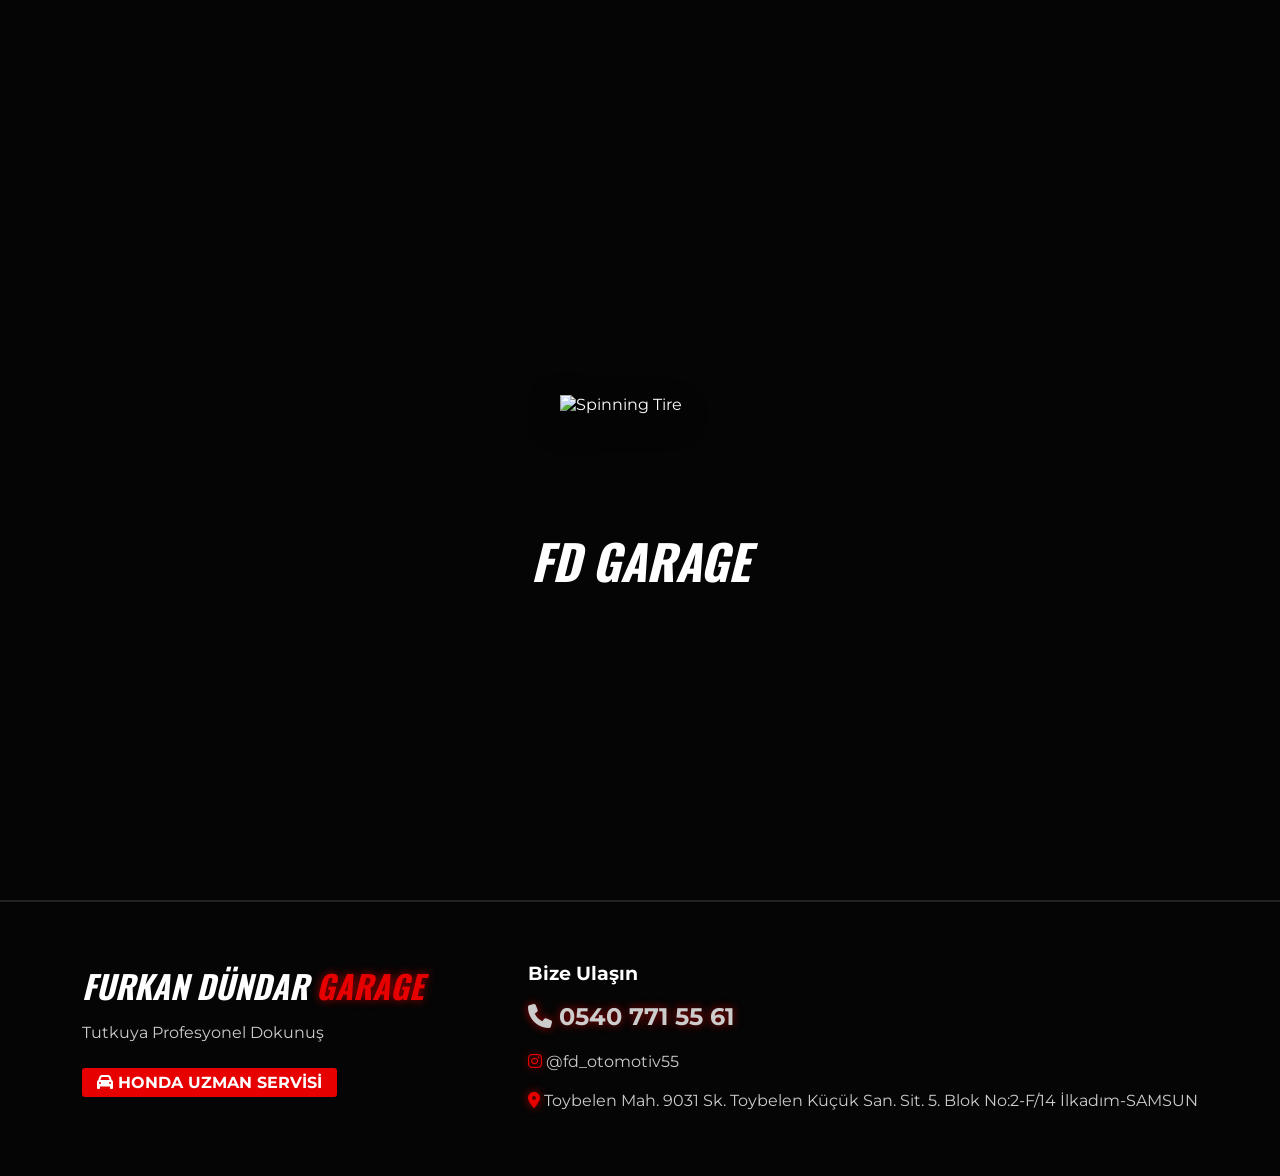
==== commit 290fd6ab: "Add files via upload" ====
--- a/index.html
+++ b/index.html
@@ -10,18 +10,22 @@
 </head>
 <body>
 
-    <!-- Yükleme Ekranı Animasyonu (Dönen Lastik) -->
+    <!-- Yükleme Ekranı (Gerçekçi Drift Lastiği ve Duman) -->
     <div id="loader">
-        <div class="tire-container">
-            <div class="tire">
-                <div class="rim">
-                    <div class="rim-center"></div>
-                </div>
+        <div class="drift-scene">
+            <div class="smoke-container">
+                <div class="smoke s1"></div>
+                <div class="smoke s2"></div>
+                <div class="smoke s3"></div>
+                <div class="smoke s4"></div>
             </div>
+            <!-- Gerçek Jant PNG'si (İstersen src'yi değiştirebilirsin) -->
+            <img src="https://upload.wikimedia.org/wikipedia/commons/thumb/1/1d/Car_wheel.svg/1024px-Car_wheel.svg.png" alt="Spinning Tire" class="real-tire">
         </div>
         <h1 class="glitch" data-text="FD GARAGE">FD GARAGE</h1>
     </div>
 
+    <!-- Menü -->
     <header id="navbar">
         <div class="logo">
             <span class="fd">FD</span> FURKAN DÜNDAR <span class="garage">GARAGE</span>
@@ -35,10 +39,9 @@
         </nav>
     </header>
 
-    <!-- Tam Ekran Video Hero Alanı -->
+    <!-- Video Alanı -->
     <section id="hero-video">
         <video autoplay muted loop playsinline id="bg-video">
-            <!-- Senin klasörüne eklediğin video -->
             <source src="araba-video.mp4" type="video/mp4">
         </video>
         <div class="video-overlay"></div>
--- a/style.css
+++ b/style.css
@@ -1,113 +1,56 @@
 /* Temel Ayarlar */
 * { margin: 0; padding: 0; box-sizing: border-box; }
 :root {
-    --red: #e60000;
-    --red-glow: rgba(230, 0, 0, 0.7);
-    --dark: #0a0a0a;
-    --darker: #030303;
-    --light: #ffffff;
-    --gray: #cccccc;
+    --red: #e60000; --red-glow: rgba(230, 0, 0, 0.7);
+    --dark: #0a0a0a; --darker: #030303; --light: #ffffff; --gray: #cccccc;
 }
 
 body {
-    font-family: 'Montserrat', sans-serif;
-    background-color: var(--darker);
-    color: var(--light);
-    overflow-x: hidden;
+    font-family: 'Montserrat', sans-serif; background-color: var(--darker);
+    color: var(--light); overflow-x: hidden;
 }
 .page-bg { background-image: radial-gradient(circle at center, #111 0%, #000 100%); }
 .text-red { color: var(--red); text-shadow: 0 0 10px var(--red-glow); }
 
-/* Loader Ekranı ve Dönen Lastik */
+/* Loader Ekranı: Gerçekçi Drift Lastiği ve Duman */
 #loader {
-    position: fixed;
-    top: 0; left: 0; width: 100%; height: 100%;
-    background: #000;
-    display: flex; flex-direction: column; justify-content: center; align-items: center;
-    z-index: 9999;
-    transition: opacity 0.8s ease;
+    position: fixed; top: 0; left: 0; width: 100%; height: 100%;
+    background: #050505; display: flex; flex-direction: column; 
+    justify-content: center; align-items: center; z-index: 9999; transition: opacity 0.8s ease;
 }
-.tire-container { margin-bottom: 30px; }
-.tire {
-    width: 100px; height: 100px;
-    border: 18px solid #1a1a1a; 
-    border-radius: 50%;
-    display: flex; justify-content: center; align-items: center;
-    position: relative;
-    animation: spin 1s linear infinite;
-    box-shadow: 0 0 20px var(--red-glow), inset 0 0 10px #000;
-}
-.tire::before {
-    content: ''; position: absolute;
-    width: 100%; height: 100%; border-radius: 50%; border: 3px dashed #333;
-}
-.rim {
-    width: 45px; height: 45px;
-    background: radial-gradient(circle, #ccc 20%, #666 80%);
-    border-radius: 50%; position: relative; border: 3px solid #444;
-    box-shadow: inset 0 0 10px #000;
-}
-.rim::before, .rim::after {
-    content: ''; position: absolute; background: #444;
-    width: 100%; height: 6px; top: 50%; left: 0; transform: translateY(-50%);
-}
-.rim::after { transform: translateY(-50%) rotate(90deg); }
-.rim-center {
-    position: absolute; top: 50%; left: 50%; transform: translate(-50%, -50%);
-    width: 15px; height: 15px; background: var(--red); border-radius: 50%; z-index: 2;
-}
+.drift-scene { position: relative; width: 200px; height: 200px; display: flex; justify-content: center; align-items: center; margin-bottom: 20px; }
+.smoke-container { position: absolute; bottom: -20px; left: 50%; transform: translateX(-50%); width: 100%; height: 100%; z-index: 1; }
+.smoke { position: absolute; bottom: 0; background: rgba(200, 200, 200, 0.4); border-radius: 50%; filter: blur(15px); opacity: 0; animation: smoke-rise 1.5s infinite ease-out; }
+.s1 { width: 80px; height: 80px; left: -30px; animation-delay: 0s; }
+.s2 { width: 100px; height: 100px; left: 20px; animation-delay: 0.3s; }
+.s3 { width: 70px; height: 70px; left: 60px; animation-delay: 0.6s; }
+.s4 { width: 90px; height: 90px; left: -10px; animation-delay: 0.9s; }
+@keyframes smoke-rise { 0% { transform: translateY(0) scale(1) translateX(0); opacity: 0.8; } 50% { opacity: 0.5; } 100% { transform: translateY(-150px) scale(3) translateX(-50px); opacity: 0; } }
+.real-tire { width: 160px; height: auto; z-index: 2; position: relative; animation: spin-fast 0.2s linear infinite; filter: drop-shadow(0 10px 15px rgba(0,0,0,0.8)); }
+@keyframes spin-fast { 0% { transform: rotate(0deg); } 100% { transform: rotate(360deg); } }
 
-@keyframes spin { 0% { transform: rotate(0deg); } 100% { transform: rotate(360deg); } }
-
-.glitch {
-    font-family: 'Oswald', sans-serif; font-size: 3rem; font-style: italic; color: white;
-    position: relative; animation: glitch 1.5s infinite;
-}
-@keyframes glitch {
-    0% { text-shadow: 2px 0 var(--red), -2px 0 #fff; }
-    50% { text-shadow: -2px 0 var(--red), 2px 0 #fff; }
-    100% { text-shadow: 2px 0 var(--red), -2px 0 #fff; }
-}
+.glitch { font-family: 'Oswald', sans-serif; font-size: 3rem; font-style: italic; color: white; position: relative; animation: glitch 1.5s infinite; z-index: 3; }
+@keyframes glitch { 0% { text-shadow: 2px 0 var(--red), -2px 0 #fff; } 50% { text-shadow: -2px 0 var(--red), 2px 0 #fff; } 100% { text-shadow: 2px 0 var(--red), -2px 0 #fff; } }
 
 /* Navbar */
 header {
-    position: fixed; top: 0; width: 100%; padding: 20px 50px;
-    display: flex; justify-content: space-between; align-items: center;
+    position: fixed; top: 0; width: 100%; padding: 20px 50px; display: flex; justify-content: space-between; align-items: center;
     z-index: 1000; transition: 0.4s; background: transparent;
 }
-header.solid-nav, header.scrolled {
-    background: rgba(0,0,0,0.95); border-bottom: 2px solid var(--red);
-    box-shadow: 0 5px 20px var(--red-glow);
-}
+header.solid-nav, header.scrolled { background: rgba(0,0,0,0.95); border-bottom: 2px solid var(--red); box-shadow: 0 5px 20px var(--red-glow); }
 .logo { font-family: 'Oswald', sans-serif; font-size: 26px; font-weight: 700; font-style: italic; }
 .logo .fd { font-size: 34px; color: var(--red); }
 .logo .garage { color: var(--red); }
 nav ul { list-style: none; display: flex; gap: 30px; }
-nav ul li a {
-    color: var(--light); text-decoration: none; font-weight: 700;
-    text-transform: uppercase; position: relative; transition: 0.3s;
-}
+nav ul li a { color: var(--light); text-decoration: none; font-weight: 700; text-transform: uppercase; position: relative; transition: 0.3s; }
 nav ul li a:hover, nav ul li a.active { color: var(--red); }
-nav ul li a::after {
-    content: ''; position: absolute; left: 0; bottom: -5px;
-    width: 0%; height: 2px; background: var(--red); transition: 0.3s;
-}
+nav ul li a::after { content: ''; position: absolute; left: 0; bottom: -5px; width: 0%; height: 2px; background: var(--red); transition: 0.3s; }
 nav ul li a:hover::after, nav ul li a.active::after { width: 100%; box-shadow: 0 0 10px var(--red); }
 
 /* Hero Video Alanı */
-#hero-video {
-    position: relative; height: 100vh; width: 100%;
-    display: flex; align-items: center; justify-content: center;
-    text-align: center; overflow: hidden;
-}
-#bg-video {
-    position: absolute; top: 50%; left: 50%; min-width: 100%; min-height: 100%;
-    transform: translate(-50%, -50%); z-index: 0; object-fit: cover;
-}
-.video-overlay {
-    position: absolute; top: 0; left: 0; width: 100%; height: 100%;
-    background: linear-gradient(to bottom, rgba(0,0,0,0.8) 0%, rgba(230,0,0,0.2) 100%); z-index: 1;
-}
+#hero-video { position: relative; height: 100vh; width: 100%; display: flex; align-items: center; justify-content: center; text-align: center; overflow: hidden; }
+#bg-video { position: absolute; top: 50%; left: 50%; min-width: 100%; min-height: 100%; transform: translate(-50%, -50%); z-index: 0; object-fit: cover; }
+.video-overlay { position: absolute; top: 0; left: 0; width: 100%; height: 100%; background: linear-gradient(to bottom, rgba(0,0,0,0.8) 0%, rgba(230,0,0,0.2) 100%); z-index: 1; }
 .hero-content { position: relative; z-index: 2; }
 .sub-title { font-family: 'Oswald', sans-serif; font-size: 1.5rem; letter-spacing: 5px; color: #fff; margin-bottom: 10px; }
 .main-title { font-family: 'Oswald', sans-serif; font-size: 6vw; font-style: italic; line-height: 1.1; margin-bottom: 20px; }
@@ -116,14 +59,9 @@
 /* Butonlar */
 .action-buttons { display: flex; gap: 20px; justify-content: center; }
 .btn-primary, .btn-outline {
-    padding: 15px 40px; font-size: 1.2rem; font-weight: bold; cursor: pointer;
-    text-transform: uppercase; text-decoration: none; border-radius: 4px;
-    transition: 0.3s; font-family: 'Oswald', sans-serif; display: inline-block;
+    padding: 15px 40px; font-size: 1.2rem; font-weight: bold; cursor: pointer; text-transform: uppercase; text-decoration: none; border-radius: 4px; transition: 0.3s; font-family: 'Oswald', sans-serif; display: inline-block;
 }
-.btn-primary {
-    background: var(--red); color: white;
-    box-shadow: 0 0 15px var(--red-glow); border: 2px solid var(--red);
-}
+.btn-primary { background: var(--red); color: white; box-shadow: 0 0 15px var(--red-glow); border: 2px solid var(--red); }
 .btn-primary:hover { background: transparent; transform: scale(1.05); }
 .btn-outline { background: transparent; color: white; border: 2px solid white; }
 .btn-outline:hover { background: white; color: black; transform: scale(1.05); }
@@ -135,9 +73,7 @@
 .services-header p { color: var(--gray); margin-bottom: 50px; font-size: 1.2rem; }
 .detailed-grid { display: grid; grid-template-columns: repeat(auto-fit, minmax(300px, 1fr)); gap: 40px; max-width: 1200px; margin: 0 auto; }
 .detail-card {
-    background: rgba(20, 20, 20, 0.8); border: 1px solid #333; border-top: 4px solid var(--red);
-    padding: 40px 30px; text-align: left; border-radius: 10px; transition: transform 0.4s, box-shadow 0.4s;
-    backdrop-filter: blur(10px);
+    background: rgba(20, 20, 20, 0.8); border: 1px solid #333; border-top: 4px solid var(--red); padding: 40px 30px; text-align: left; border-radius: 10px; transition: transform 0.4s, box-shadow 0.4s; backdrop-filter: blur(10px);
 }
 .detail-card:hover { transform: translateY(-15px) scale(1.02); box-shadow: 0 15px 30px var(--red-glow); border-color: var(--red); }
 .card-icon { font-size: 3rem; color: var(--red); margin-bottom: 20px; text-shadow: 0 0 15px var(--red-glow); }
@@ -149,8 +85,7 @@
 #appointment-page { padding: 150px 50px 100px; display: flex; justify-content: center; }
 .appointment-container {
     display: flex; flex-wrap: wrap; gap: 50px; max-width: 1100px; width: 100%;
-    background: rgba(15, 15, 15, 0.8); border: 1px solid #333; border-radius: 10px;
-    padding: 50px; box-shadow: 0 10px 30px rgba(0,0,0,0.8);
+    background: rgba(15, 15, 15, 0.8); border: 1px solid #333; border-radius: 10px; padding: 50px; box-shadow: 0 10px 30px rgba(0,0,0,0.8);
 }
 .appointment-info { flex: 1; min-width: 300px; }
 .appointment-info h1 { font-family: 'Oswald', sans-serif; font-size: 3rem; font-style: italic; margin-bottom: 20px; }
@@ -160,12 +95,9 @@
 .form-group { margin-bottom: 20px; text-align: left; }
 .form-group label { display: block; margin-bottom: 8px; color: var(--gray); font-weight: bold; }
 .form-group input, .form-group select, .form-group textarea {
-    width: 100%; padding: 12px 15px; background: #1a1a1a; border: 1px solid #333;
-    color: white; border-radius: 5px; font-family: 'Montserrat', sans-serif; transition: 0.3s;
+    width: 100%; padding: 12px 15px; background: #1a1a1a; border: 1px solid #333; color: white; border-radius: 5px; font-family: 'Montserrat', sans-serif; transition: 0.3s;
 }
-.form-group input:focus, .form-group select:focus, .form-group textarea:focus {
-    outline: none; border-color: var(--red); box-shadow: 0 0 10px rgba(230,0,0,0.3);
-}
+.form-group input:focus, .form-group select:focus, .form-group textarea:focus { outline: none; border-color: var(--red); box-shadow: 0 0 10px rgba(230,0,0,0.3); }
 
 /* Scroll Animasyonları */
 .scroll-anim { opacity: 0; transform: translateY(40px); transition: all 0.8s cubic-bezier(0.2, 0.8, 0.2, 1); }
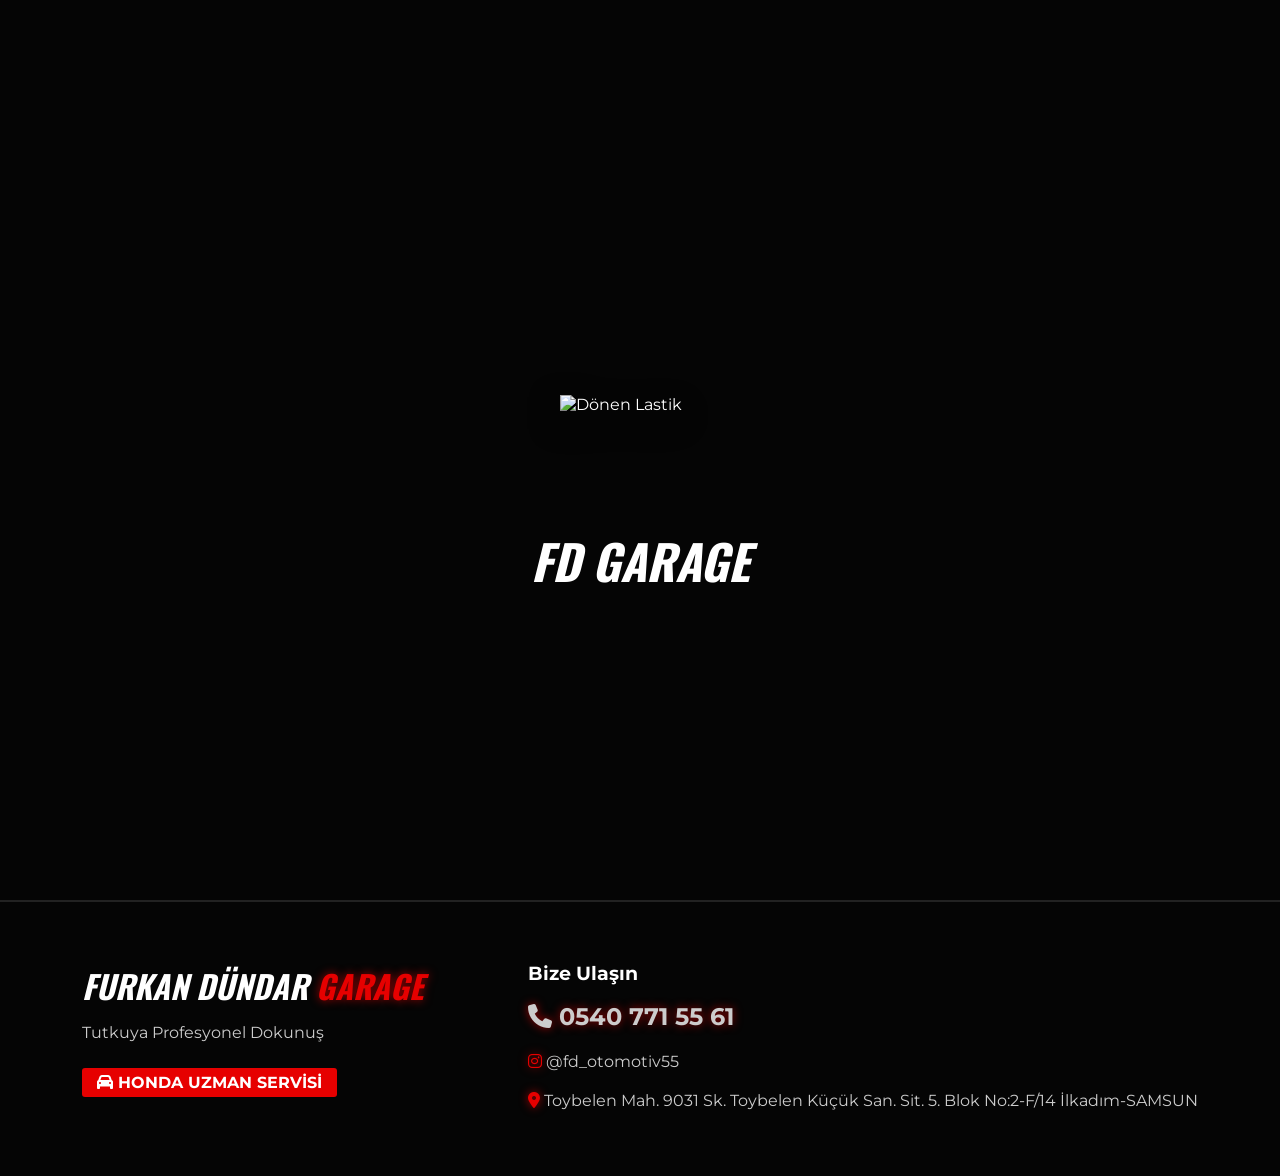
==== commit 1d50cfef: "Add files via upload" ====
--- a/index.html
+++ b/index.html
@@ -19,8 +19,8 @@
                 <div class="smoke s3"></div>
                 <div class="smoke s4"></div>
             </div>
-            <!-- Gerçek Jant PNG'si (İstersen src'yi değiştirebilirsin) -->
-            <img src="https://upload.wikimedia.org/wikipedia/commons/thumb/1/1d/Car_wheel.svg/1024px-Car_wheel.svg.png" alt="Spinning Tire" class="real-tire">
+            <!-- ARTIK İNTERNETTEN DEĞİL, SENİN KLASÖRÜNDEN LASTİK RESMİNİ ÇEKECEK -->
+            <img src="lastik.png" alt="Dönen Lastik" class="real-tire">
         </div>
         <h1 class="glitch" data-text="FD GARAGE">FD GARAGE</h1>
     </div>
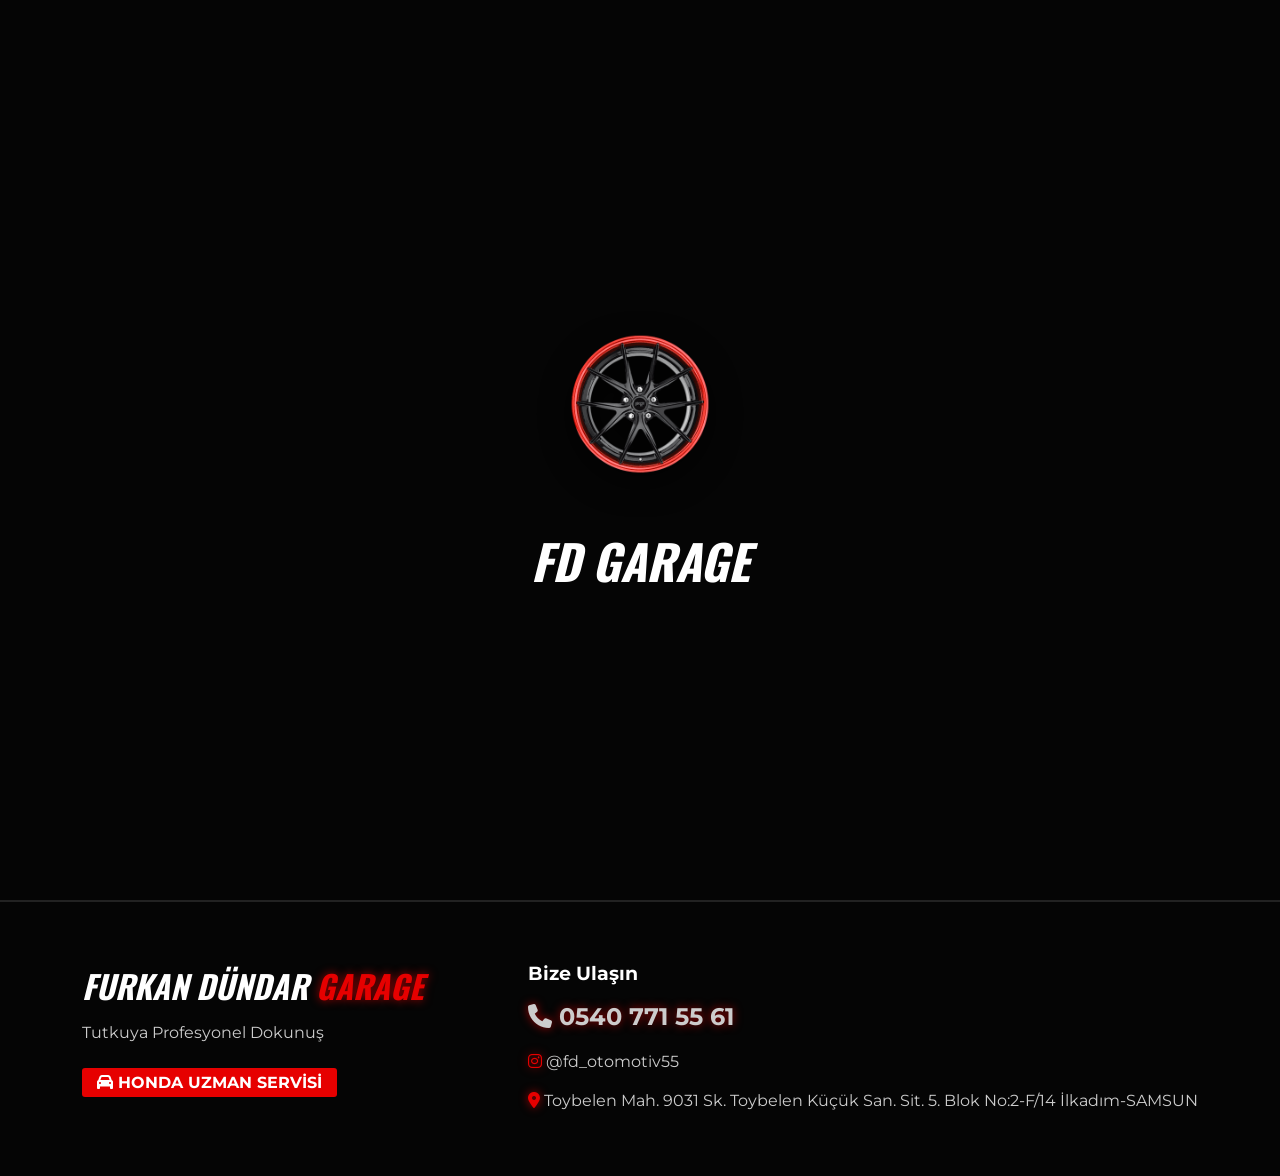
==== commit d330d7c7: "Add files via upload" ====
--- a/index.html
+++ b/index.html
@@ -19,8 +19,8 @@
                 <div class="smoke s3"></div>
                 <div class="smoke s4"></div>
             </div>
-            <!-- ARTIK İNTERNETTEN DEĞİL, SENİN KLASÖRÜNDEN LASTİK RESMİNİ ÇEKECEK -->
-            <img src="lastik.png" alt="Dönen Lastik" class="real-tire">
+            <!-- Yerel lastik çalışmazsa otomatik yedek görseli çekecek sistem -->
+            <img src="lastik.png" onerror="this.onerror=null; this.src='https://upload.wikimedia.org/wikipedia/commons/thumb/1/1d/Car_wheel.svg/1024px-Car_wheel.svg.png';" alt="Dönen Lastik" class="real-tire">
         </div>
         <h1 class="glitch" data-text="FD GARAGE">FD GARAGE</h1>
     </div>
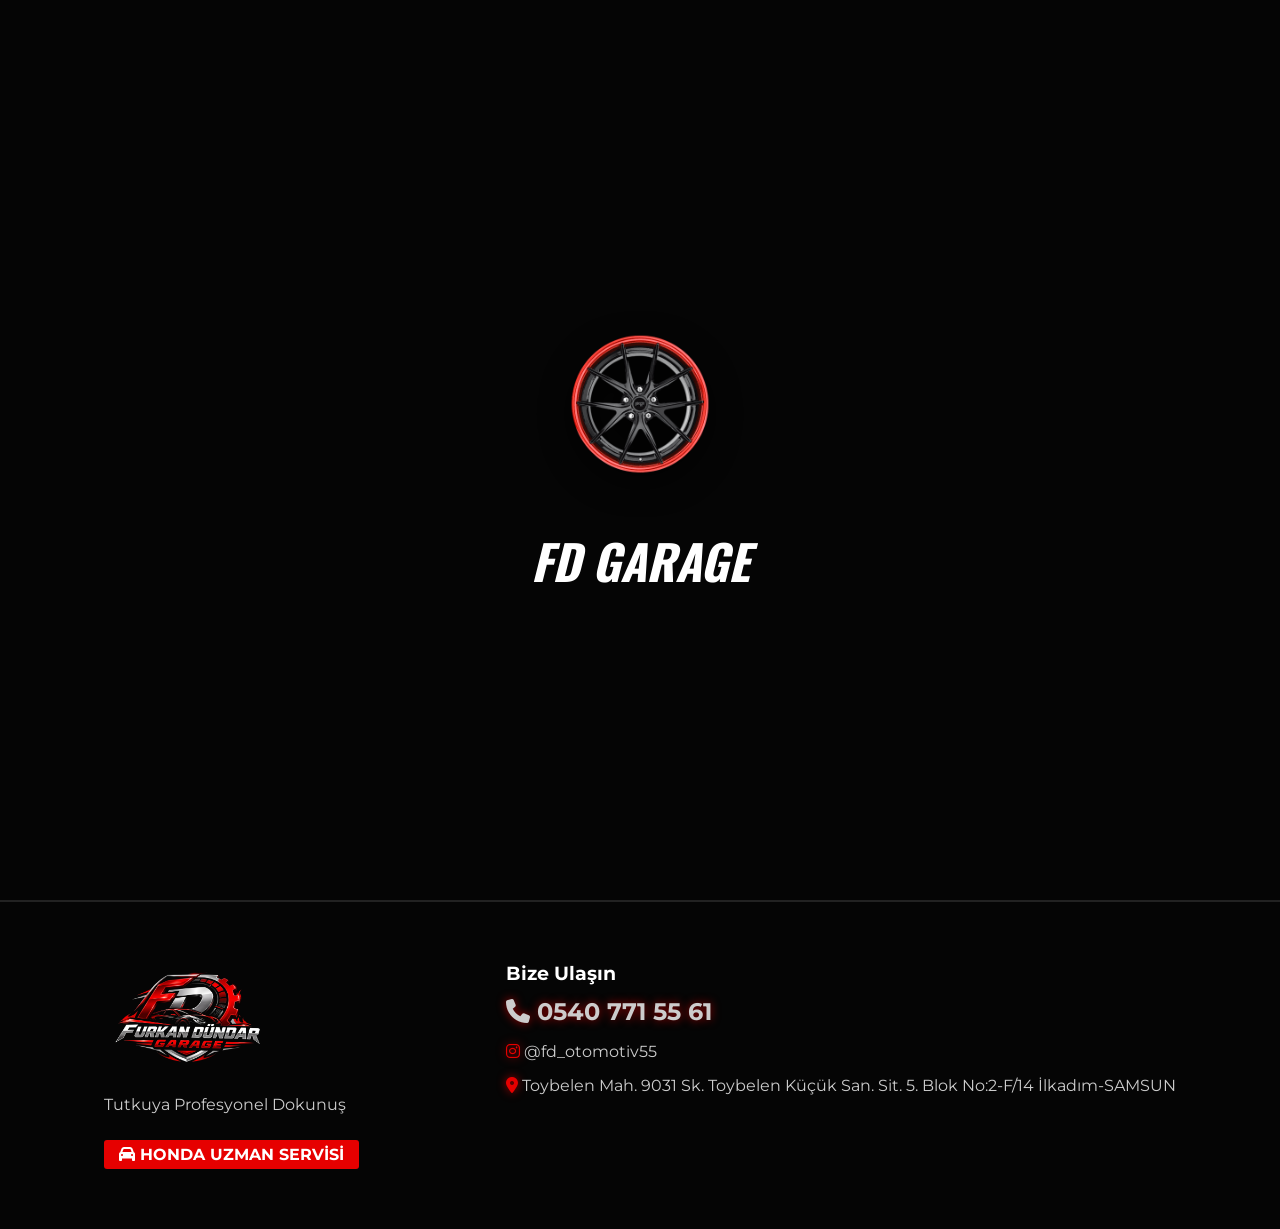
==== commit a935e4fe: "Add files via upload" ====
--- a/index.html
+++ b/index.html
@@ -4,6 +4,8 @@
     <meta charset="UTF-8">
     <meta name="viewport" content="width=device-width, initial-scale=1.0">
     <title>Furkan Dündar Garage | Ana Sayfa</title>
+    <!-- Sekme Logosu (Favicon) -->
+    <link rel="icon" type="image/png" href="logo.png">
     <link rel="stylesheet" href="style.css">
     <link href="https://cdnjs.cloudflare.com/ajax/libs/font-awesome/6.4.0/css/all.min.css" rel="stylesheet">
     <link href="https://fonts.googleapis.com/css2?family=Montserrat:wght@400;700;900&family=Oswald:ital,wght@0,500;0,700;1,700&display=swap" rel="stylesheet">
@@ -19,17 +21,16 @@
                 <div class="smoke s3"></div>
                 <div class="smoke s4"></div>
             </div>
-            <!-- Yerel lastik çalışmazsa otomatik yedek görseli çekecek sistem -->
             <img src="lastik.png" onerror="this.onerror=null; this.src='https://upload.wikimedia.org/wikipedia/commons/thumb/1/1d/Car_wheel.svg/1024px-Car_wheel.svg.png';" alt="Dönen Lastik" class="real-tire">
         </div>
         <h1 class="glitch" data-text="FD GARAGE">FD GARAGE</h1>
     </div>
 
-    <!-- Menü -->
+    <!-- Menü (Sol Üst Logo Tıklanabilir Yapıldı) -->
     <header id="navbar">
-        <div class="logo">
-            <span class="fd">FD</span> FURKAN DÜNDAR <span class="garage">GARAGE</span>
-        </div>
+        <a href="index.html" class="logo-link">
+            <img src="logo.png" alt="Furkan Dündar Garage Logo" class="nav-logo">
+        </a>
         <nav>
             <ul>
                 <li><a href="index.html" class="active">Ana Sayfa</a></li>
@@ -61,7 +62,7 @@
     <footer id="iletisim" class="scroll-anim">
         <div class="footer-content">
             <div class="footer-box">
-                <h2>FURKAN DÜNDAR <span class="text-red">GARAGE</span></h2>
+                <img src="logo.png" alt="Furkan Dündar Garage Logo" class="footer-logo-img">
                 <p>Tutkuya Profesyonel Dokunuş</p>
                 <div class="brands-mini">
                     <i class="fa-solid fa-car"></i> HONDA UZMAN SERVİSİ
--- a/style.css
+++ b/style.css
@@ -32,15 +32,16 @@
 .glitch { font-family: 'Oswald', sans-serif; font-size: 3rem; font-style: italic; color: white; position: relative; animation: glitch 1.5s infinite; z-index: 3; }
 @keyframes glitch { 0% { text-shadow: 2px 0 var(--red), -2px 0 #fff; } 50% { text-shadow: -2px 0 var(--red), 2px 0 #fff; } 100% { text-shadow: 2px 0 var(--red), -2px 0 #fff; } }
 
-/* Navbar */
+/* Navbar Sol Üst Logo ve Link Ayarları */
 header {
-    position: fixed; top: 0; width: 100%; padding: 20px 50px; display: flex; justify-content: space-between; align-items: center;
+    position: fixed; top: 0; width: 100%; padding: 15px 50px; display: flex; justify-content: space-between; align-items: center;
     z-index: 1000; transition: 0.4s; background: transparent;
 }
 header.solid-nav, header.scrolled { background: rgba(0,0,0,0.95); border-bottom: 2px solid var(--red); box-shadow: 0 5px 20px var(--red-glow); }
-.logo { font-family: 'Oswald', sans-serif; font-size: 26px; font-weight: 700; font-style: italic; }
-.logo .fd { font-size: 34px; color: var(--red); }
-.logo .garage { color: var(--red); }
+.logo-link { display: flex; align-items: center; transition: transform 0.3s ease; }
+.logo-link:hover { transform: scale(1.05); }
+.nav-logo { height: 75px; width: auto; object-fit: contain; } /* Sol üst logo boyutu */
+
 nav ul { list-style: none; display: flex; gap: 30px; }
 nav ul li a { color: var(--light); text-decoration: none; font-weight: 700; text-transform: uppercase; position: relative; transition: 0.3s; }
 nav ul li a:hover, nav ul li a.active { color: var(--red); }
@@ -66,20 +67,46 @@
 .btn-outline { background: transparent; color: white; border: 2px solid white; }
 .btn-outline:hover { background: white; color: black; transform: scale(1.05); }
 
-/* Hizmetler Sayfası */
-#services-page { padding: 150px 50px 100px; text-align: center; }
-.services-header h1 { font-family: 'Oswald', sans-serif; font-size: 3rem; font-style: italic; }
-.services-header h2 { font-size: 2rem; margin-bottom: 15px; }
-.services-header p { color: var(--gray); margin-bottom: 50px; font-size: 1.2rem; }
-.detailed-grid { display: grid; grid-template-columns: repeat(auto-fit, minmax(300px, 1fr)); gap: 40px; max-width: 1200px; margin: 0 auto; }
-.detail-card {
-    background: rgba(20, 20, 20, 0.8); border: 1px solid #333; border-top: 4px solid var(--red); padding: 40px 30px; text-align: left; border-radius: 10px; transition: transform 0.4s, box-shadow 0.4s; backdrop-filter: blur(10px);
+/* Hizmetler Sayfası Dekorasyonu ve Fotoğraflı Kartlar */
+#services-page { padding: 150px 50px 100px; text-align: center; position: relative; }
+.services-header h1.glow-text { font-family: 'Oswald', sans-serif; font-size: 3.5rem; font-style: italic; letter-spacing: 1px; }
+.sub-header { font-family: 'Oswald', sans-serif; font-size: 2.2rem; font-style: italic; margin-top: 5px; color: white; }
+.decorator-line { width: 100px; height: 4px; background: var(--red); margin: 20px auto; box-shadow: 0 0 10px var(--red); }
+.services-header p { color: var(--gray); margin-bottom: 60px; font-size: 1.2rem; font-weight: 300; }
+
+.detailed-grid { display: grid; grid-template-columns: repeat(auto-fit, minmax(320px, 1fr)); gap: 40px; max-width: 1200px; margin: 0 auto; }
+
+/* Yenilenen Fotoğraflı Kart Tasarımı */
+.detail-card.photo-bg {
+    position: relative; overflow: hidden; height: 350px; background-size: cover; background-position: center; border: 1px solid #222; border-top: 5px solid var(--red);
+    border-radius: 12px; transition: transform 0.5s cubic-bezier(0.165, 0.84, 0.44, 1), box-shadow 0.5s; backdrop-filter: blur(5px);
+    display: flex; flex-direction: column; justify-content: flex-end; /* İçerik alttan başlar */
+    background-image: var(--bg-image);
 }
-.detail-card:hover { transform: translateY(-15px) scale(1.02); box-shadow: 0 15px 30px var(--red-glow); border-color: var(--red); }
-.card-icon { font-size: 3rem; color: var(--red); margin-bottom: 20px; text-shadow: 0 0 15px var(--red-glow); }
-.detail-card h3 { font-family: 'Oswald', sans-serif; font-size: 1.8rem; margin-bottom: 20px; letter-spacing: 1px; }
-.detail-card ul { list-style: none; }
-.detail-card ul li { margin-bottom: 12px; font-size: 1rem; display: flex; align-items: center; gap: 10px; }
+.card-overlay {
+    position: absolute; top: 0; left: 0; width: 100%; height: 100%;
+    background: linear-gradient(to top, rgba(0,0,0,0.95) 40%, rgba(0,0,0,0.6) 100%);
+    transition: background 0.4s ease; z-index: 1;
+}
+.card-content { position: relative; z-index: 2; padding: 30px; width: 100%; transition: transform 0.4s ease; }
+
+.detail-card:hover {
+    transform: translateY(-15px) scale(1.03); box-shadow: 0 20px 40px rgba(230, 0, 0, 0.4); border-color: var(--red);
+}
+.detail-card:hover .card-overlay {
+    background: linear-gradient(to top, rgba(10, 0, 0, 0.98) 60%, rgba(200, 0, 0, 0.2) 100%); /* Hoverda kırmızı ışık efekti */
+}
+.card-icon { font-size: 2.8rem; color: var(--red); margin-bottom: 15px; text-shadow: 0 0 15px var(--red-glow); transition: transform 0.4s; }
+.detail-card:hover .card-icon { transform: scale(1.15) rotate(-5deg); }
+
+.detail-card h3 { font-family: 'Oswald', sans-serif; font-size: 1.8rem; margin-bottom: 15px; letter-spacing: 1px; color: #fff; font-style: italic; }
+.detail-card ul { list-style: none; opacity: 0.85; }
+.detail-card ul li { margin-bottom: 10px; font-size: 0.95rem; display: flex; align-items: center; gap: 10px; font-weight: 500; }
+
+.services-footer { margin-top: 80px; text-align: center; }
+.foot-badge { font-family: 'Oswald', sans-serif; font-size: 1.5rem; color: var(--red); font-style: italic; margin-bottom: 20px; }
+.scale-btn { animation: pulse 2s infinite; }
+@keyframes pulse { 0% { transform: scale(1); } 50% { transform: scale(1.05); } 100% { transform: scale(1); } }
 
 /* Randevu Sayfası Formu */
 #appointment-page { padding: 150px 50px 100px; display: flex; justify-content: center; }
@@ -105,10 +132,11 @@
 .fade-in-up { animation: fadeInUp 1.2s ease-out forwards; }
 @keyframes fadeInUp { from { opacity: 0; transform: translateY(50px); } to { opacity: 1; transform: translateY(0); } }
 
-/* Footer */
+/* Footer Görsel Logo Entegrasyonu */
 footer { background: #050505; border-top: 2px solid #222; padding: 60px 50px; }
 .footer-content { display: flex; justify-content: space-around; flex-wrap: wrap; gap: 40px; }
+.footer-logo-img { height: 110px; width: auto; object-fit: contain; margin-bottom: 10px; } /* Alt logo boyutu */
 .footer-box h2 { font-family: 'Oswald', sans-serif; font-size: 2rem; font-style: italic; }
-.footer-box p { color: var(--gray); margin-top: 10px; line-height: 1.8; }
+.footer-box p { color: var(--gray); margin-top: 5px; line-height: 1.8; }
 .neon-text { font-size: 1.5rem; font-weight: bold; color: var(--light); text-shadow: 0 0 10px var(--red-glow); }
 .brands-mini { margin-top: 20px; font-weight: bold; color: #fff; background: var(--red); padding: 5px 15px; display: inline-block; border-radius: 3px; }
